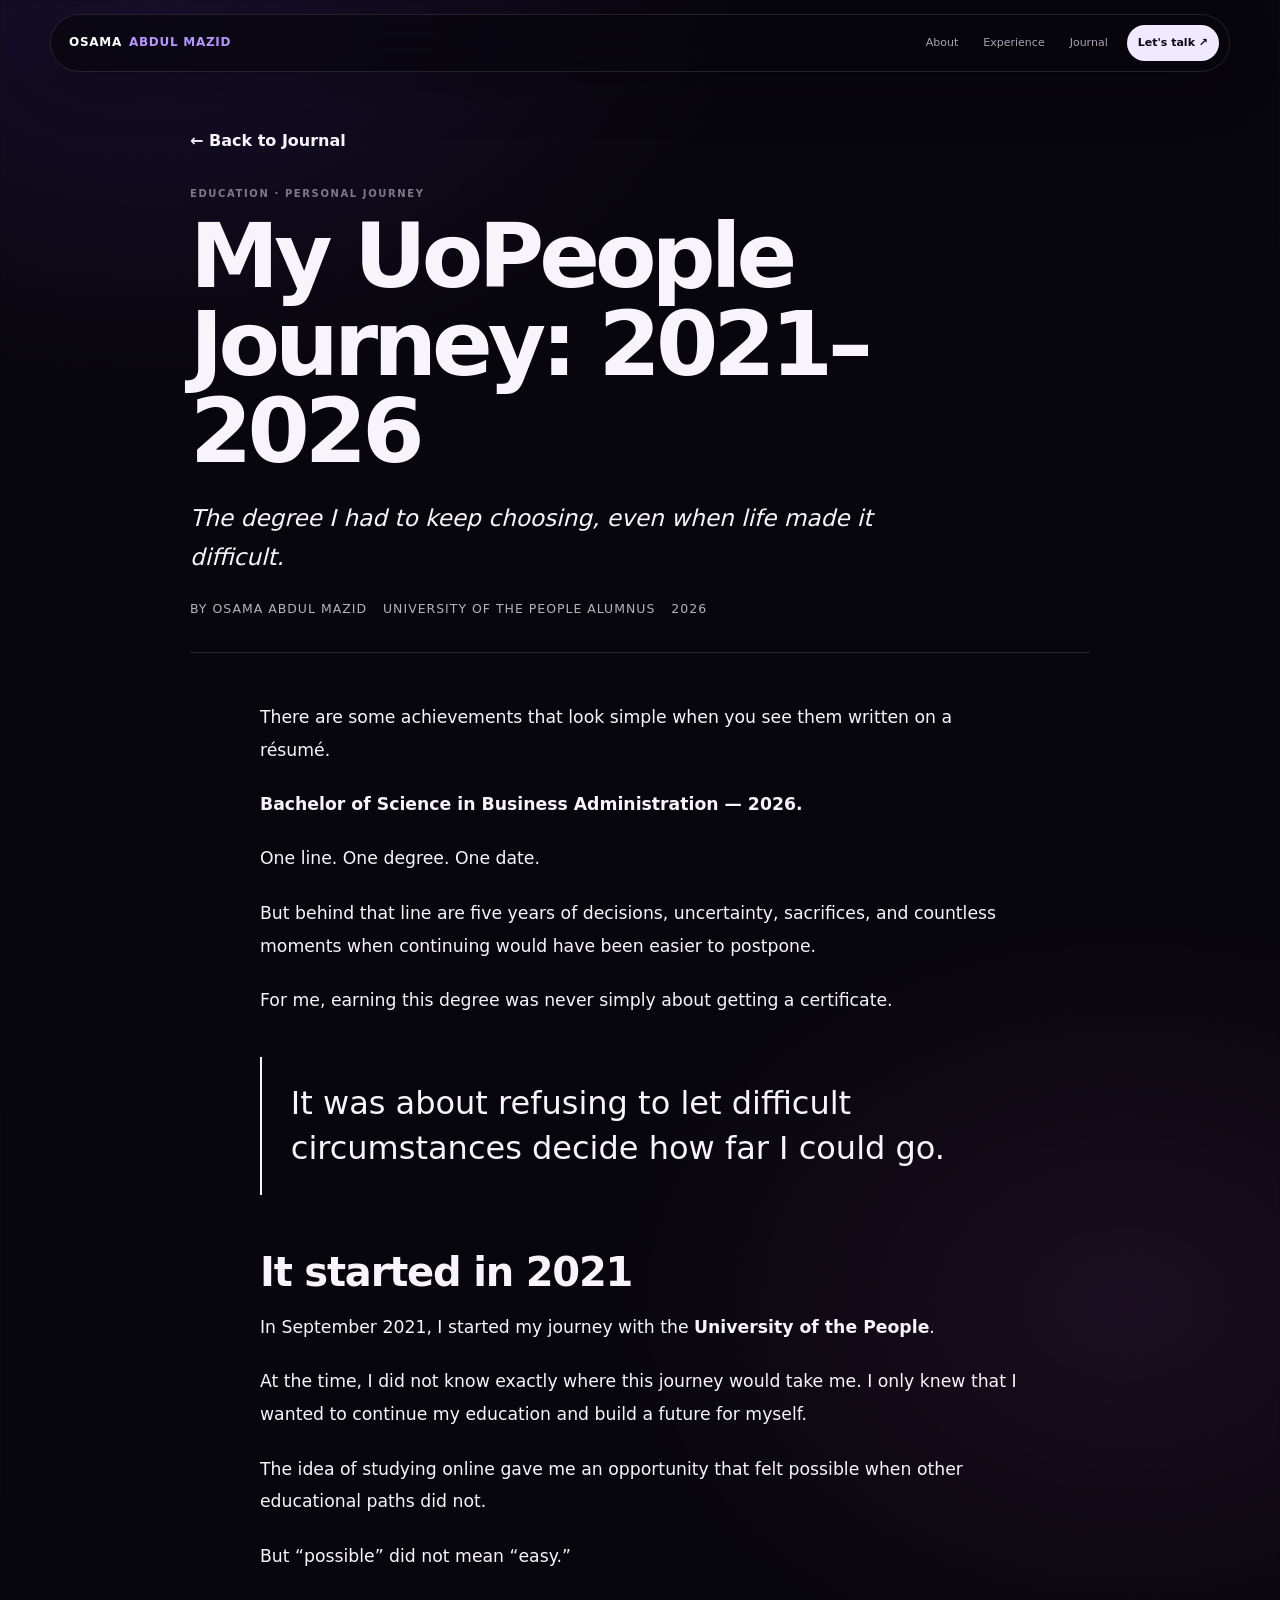
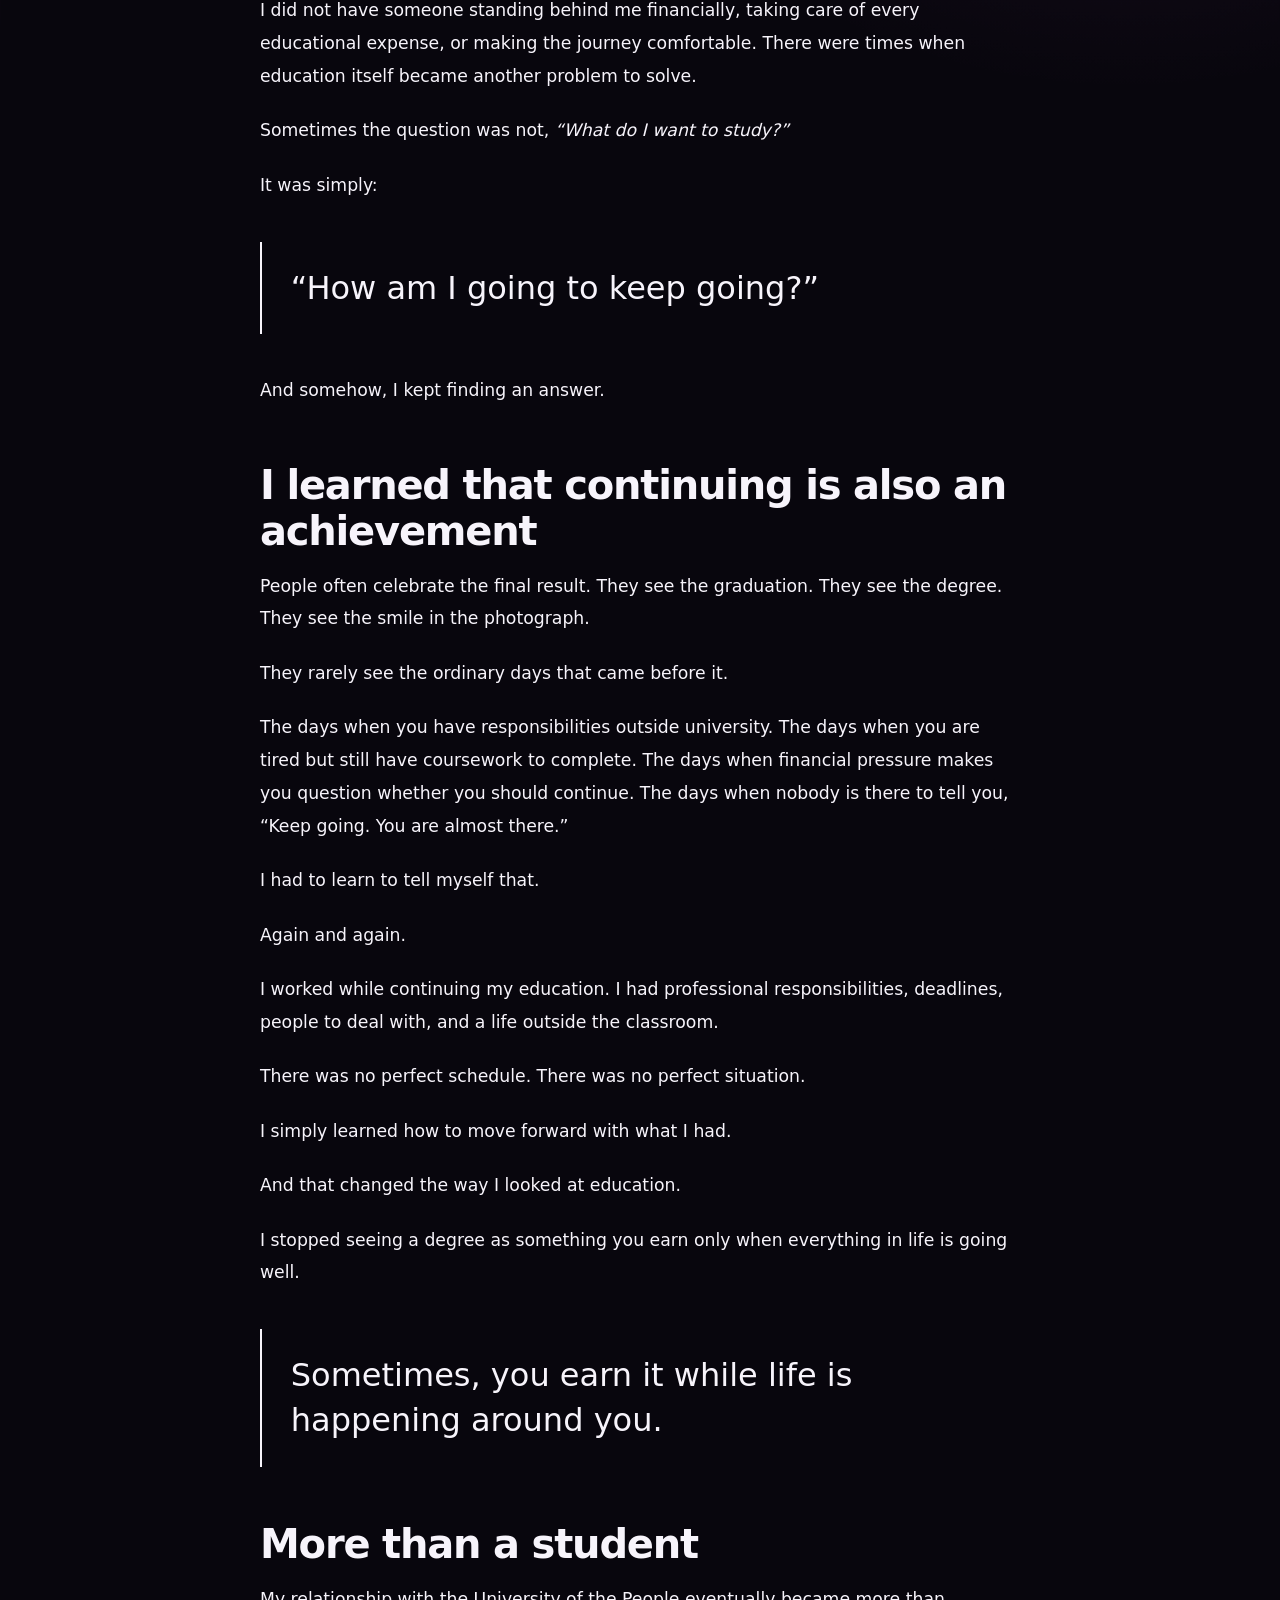
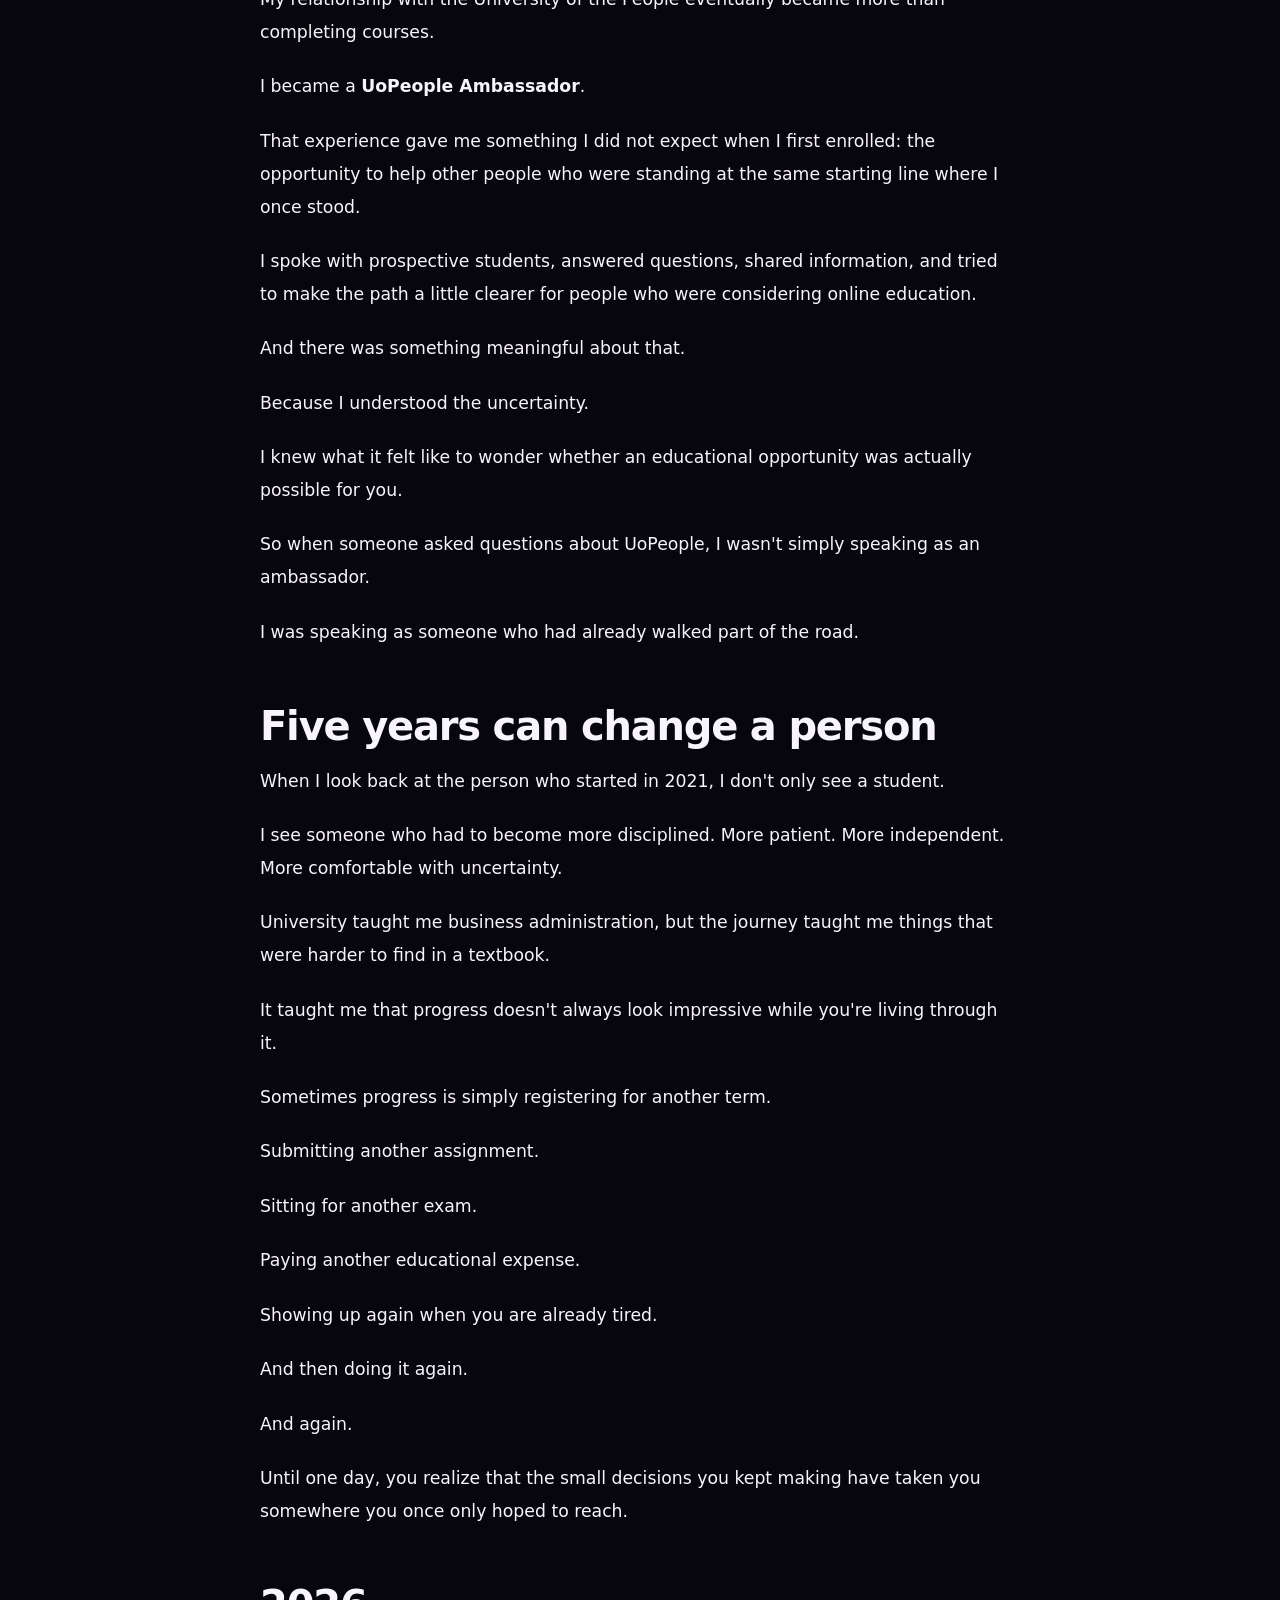
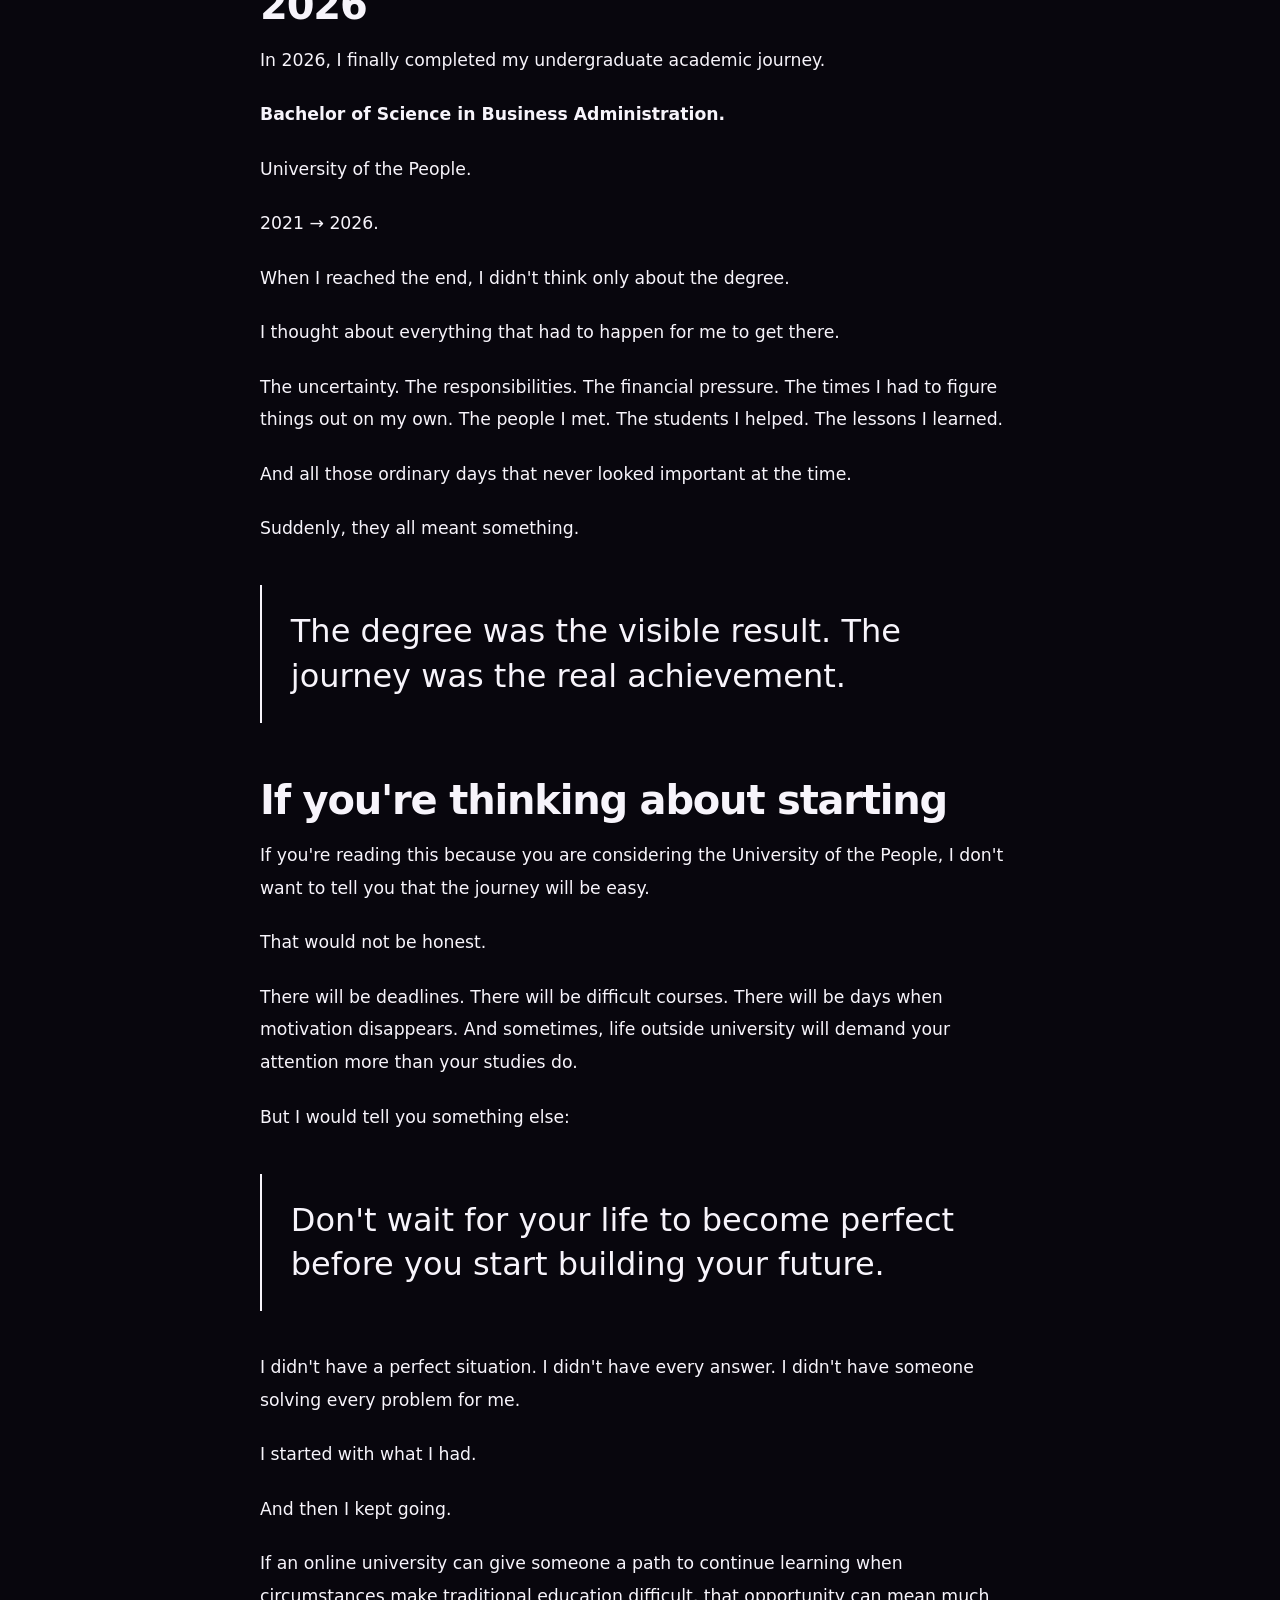
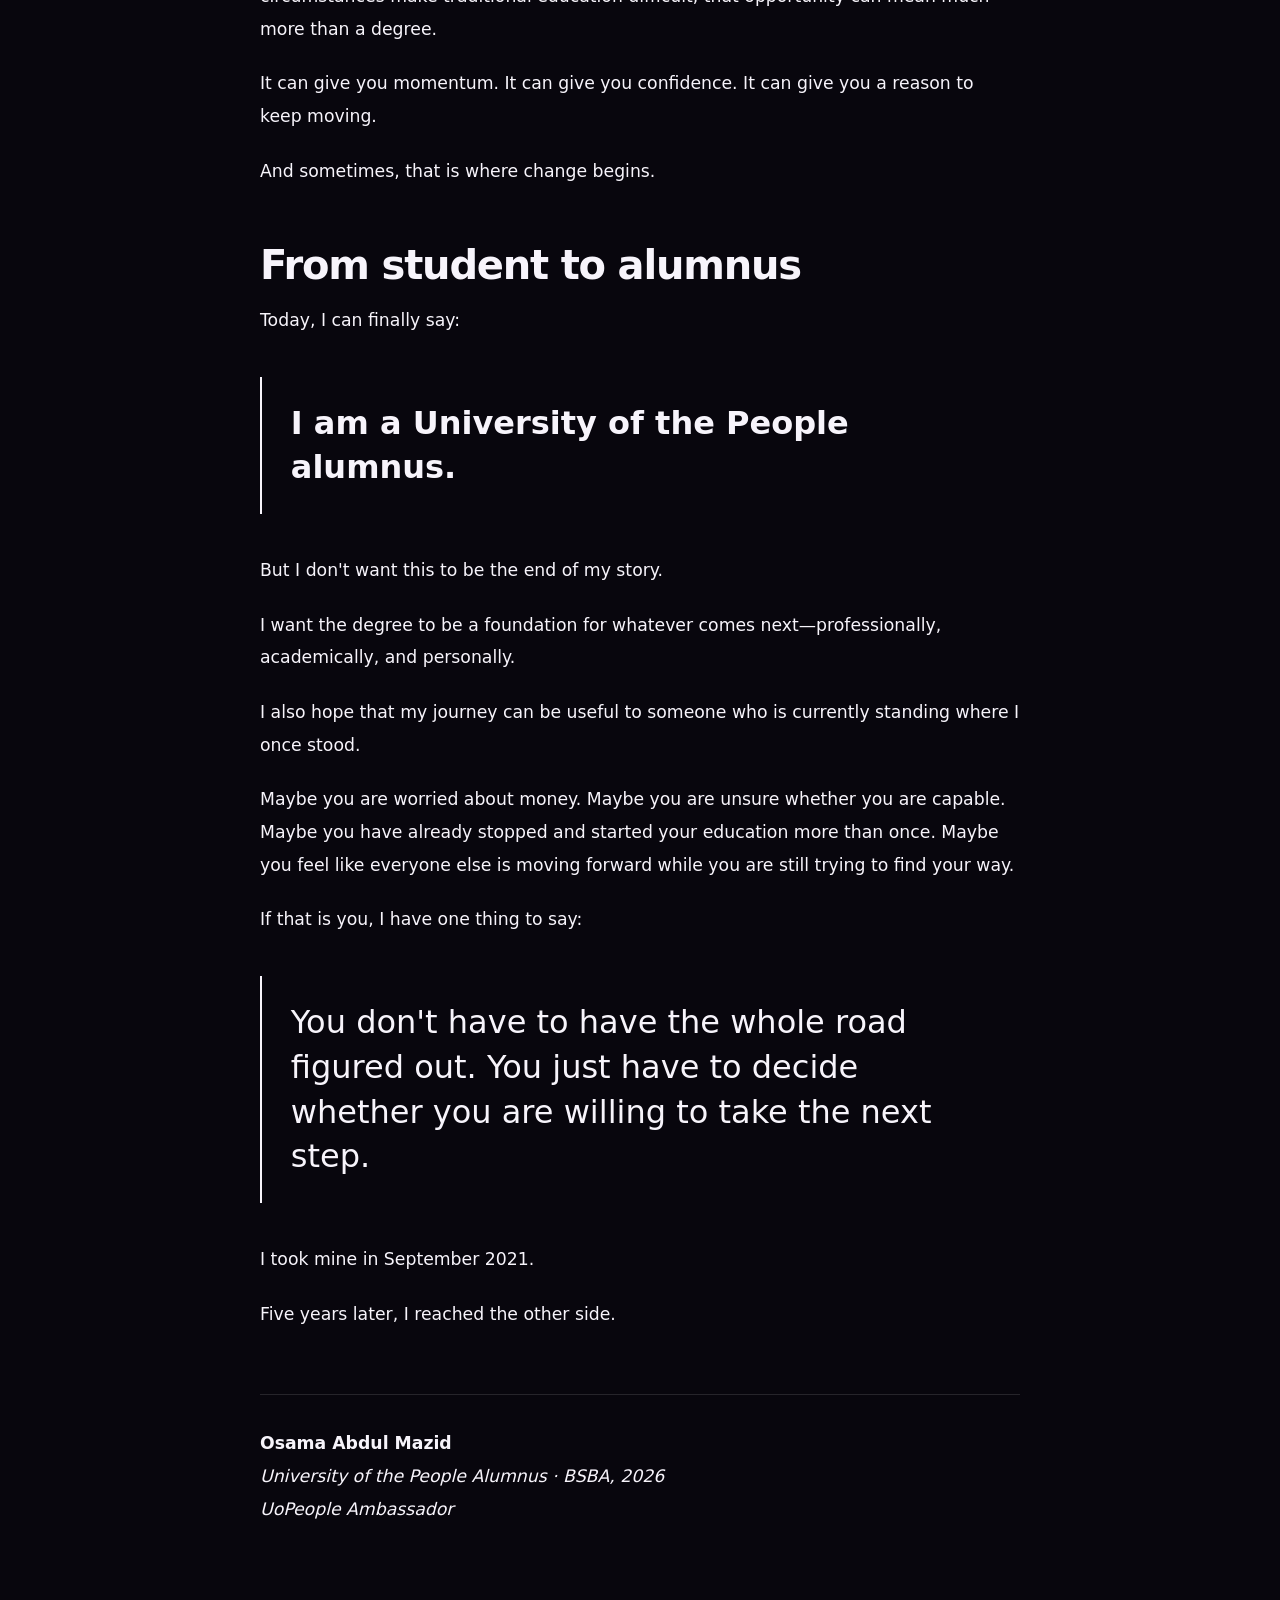
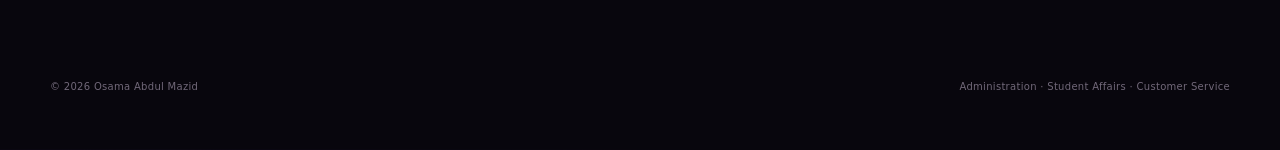
==== my-uopeople-journey-2021-2026.html @ 137cc5ba "Add files via upload" ====
<!doctype html>
<html lang="en">
<head>
  <meta charset="utf-8">
  <meta name="viewport" content="width=device-width, initial-scale=1">
  <meta name="theme-color" content="#08060d">
  <meta name="description" content="Osama Abdul Mazid reflects on his 2021–2026 University of the People journey, the challenges of continuing his education, serving as an Ambassador, and completing his BSBA.">
  <meta name="author" content="Osama Abdul Mazid">
  <meta name="robots" content="index, follow, max-image-preview:large">
  <meta property="og:type" content="article">
  <meta property="og:title" content="My UoPeople Journey: 2021–2026 — Osama Abdul Mazid">
  <meta property="og:description" content="The degree I had to keep choosing, even when life made it difficult.">
  <meta property="og:image" content="https://osamaabdulmazid.github.io/profile.jpeg">
  <meta property="og:url" content="https://osamaabdulmazid.github.io/journal/my-uopeople-journey-2021-2026.html">
  <link rel="canonical" href="https://osamaabdulmazid.github.io/journal/my-uopeople-journey-2021-2026.html">
  <link rel="stylesheet" href="../../styles.css">
  <title>My UoPeople Journey: 2021–2026 — Osama Abdul Mazid</title>

  <script type="application/ld+json">
  {
    "@context":"https://schema.org",
    "@type":"Article",
    "@id":"https://osamaabdulmazid.github.io/journal/my-uopeople-journey-2021-2026.html#article",
    "headline":"My UoPeople Journey: 2021–2026",
    "description":"The degree I had to keep choosing, even when life made it difficult.",
    "image":"https://osamaabdulmazid.github.io/profile.jpeg",
    "datePublished":"2026-09-02",
    "dateModified":"2026-09-02T00:00:00+06:00",
    "author":{
      "@type":"Person",
      "@id":"https://osamaabdulmazid.github.io/#person",
      "name":"Osama Abdul Mazid",
      "url":"https://osamaabdulmazid.github.io/"
    },
    "publisher":{
      "@type":"Person",
      "name":"Osama Abdul Mazid",
      "url":"https://osamaabdulmazid.github.io/"
    },
    "mainEntityOfPage":{
      "@type":"WebPage",
      "@id":"https://osamaabdulmazid.github.io/journal/my-uopeople-journey-2021-2026.html"
    },
    "about":{
      "@type":"CollegeOrUniversity",
      "name":"University of the People",
      "url":"https://www.uopeople.edu/"
    }
  }
  </script>
  <style>
    .article-wrap{max-width:900px;margin:0 auto;padding-top:clamp(5rem,10vw,9rem);padding-bottom:6rem}
    .article-top{border-bottom:1px solid rgba(255,255,255,.12);padding-bottom:2rem;margin-bottom:3rem}
    .article-top h1{font-size:clamp(2.8rem,7vw,6.2rem);line-height:.98;letter-spacing:-.055em;margin:.6rem 0 1.2rem}
    .article-dek{font-size:clamp(1.1rem,2vw,1.45rem);line-height:1.65;max-width:760px}
    .article-meta{display:flex;gap:1rem;flex-wrap:wrap;margin-top:1.4rem;font-size:.78rem;letter-spacing:.08em;text-transform:uppercase;opacity:.72}
    .article-body{max-width:760px;margin:0 auto;font-size:1.08rem;line-height:1.9}
    .article-body h2{font-size:clamp(1.7rem,4vw,2.5rem);line-height:1.15;margin:3.4rem 0 1rem;letter-spacing:-.03em}
    .article-body p{margin:0 0 1.35rem}
    .article-body blockquote{margin:2.5rem 0;padding:1.5rem 1.5rem 1.5rem 1.8rem;border-left:2px solid currentColor;font-size:clamp(1.3rem,3vw,2rem);line-height:1.4}
    .article-end{margin-top:4rem;padding-top:2rem;border-top:1px solid rgba(255,255,255,.12)}
    .back-link{display:inline-flex;margin-bottom:2rem}
  </style>
</head>
<body>
  <header class="site-header" id="top">
    <nav class="nav container" aria-label="Article navigation">
      <a class="brand" href="../../" aria-label="Osama Abdul Mazid home"><span>OSAMA</span><b>ABDUL MAZID</b></a>
      <div class="navlinks">
        <a href="../../#about">About</a>
        <a href="../../#experience">Experience</a>
        <a href="../../#journal">Journal</a>
        <a class="nav-cta" href="../../#contact">Let's talk <span>↗</span></a>
      </div>
    </nav>
  </header>

  <main>
    <article class="article-wrap">
      <a class="text-link back-link" href="../../#journal">← Back to Journal</a>

      <header class="article-top">
        <p class="eyebrow-small">EDUCATION · PERSONAL JOURNEY</p>
        <h1>My UoPeople Journey: 2021–2026</h1>
        <p class="article-dek"><em>The degree I had to keep choosing, even when life made it difficult.</em></p>
        <div class="article-meta">
          <span>By Osama Abdul Mazid</span>
          <span>University of the People Alumnus</span>
          <span>2026</span>
        </div>
      </header>

      <div class="article-body">
        <p>There are some achievements that look simple when you see them written on a résumé.</p>

        <p><strong>Bachelor of Science in Business Administration — 2026.</strong></p>

        <p>One line. One degree. One date.</p>

        <p>But behind that line are five years of decisions, uncertainty, sacrifices, and countless moments when continuing would have been easier to postpone.</p>

        <p>For me, earning this degree was never simply about getting a certificate.</p>

        <blockquote>It was about refusing to let difficult circumstances decide how far I could go.</blockquote>

        <h2>It started in 2021</h2>

        <p>In September 2021, I started my journey with the <a class="text-link" href="https://www.uopeople.edu/" target="_blank" rel="noopener noreferrer">University of the People</a>.</p>

        <p>At the time, I did not know exactly where this journey would take me. I only knew that I wanted to continue my education and build a future for myself.</p>

        <p>The idea of studying online gave me an opportunity that felt possible when other educational paths did not.</p>

        <p>But “possible” did not mean “easy.”</p>

        <p>I did not have someone standing behind me financially, taking care of every educational expense, or making the journey comfortable. There were times when education itself became another problem to solve.</p>

        <p>Sometimes the question was not, <em>“What do I want to study?”</em></p>

        <p>It was simply:</p>

        <blockquote>“How am I going to keep going?”</blockquote>

        <p>And somehow, I kept finding an answer.</p>

        <h2>I learned that continuing is also an achievement</h2>

        <p>People often celebrate the final result. They see the graduation. They see the degree. They see the smile in the photograph.</p>

        <p>They rarely see the ordinary days that came before it.</p>

        <p>The days when you have responsibilities outside university. The days when you are tired but still have coursework to complete. The days when financial pressure makes you question whether you should continue. The days when nobody is there to tell you, “Keep going. You are almost there.”</p>

        <p>I had to learn to tell myself that.</p>

        <p>Again and again.</p>

        <p>I worked while continuing my education. I had professional responsibilities, deadlines, people to deal with, and a life outside the classroom.</p>

        <p>There was no perfect schedule. There was no perfect situation.</p>

        <p>I simply learned how to move forward with what I had.</p>

        <p>And that changed the way I looked at education.</p>

        <p>I stopped seeing a degree as something you earn only when everything in life is going well.</p>

        <blockquote>Sometimes, you earn it while life is happening around you.</blockquote>

        <h2>More than a student</h2>

        <p>My relationship with the University of the People eventually became more than completing courses.</p>

        <p>I became a <strong>UoPeople Ambassador</strong>.</p>

        <p>That experience gave me something I did not expect when I first enrolled: the opportunity to help other people who were standing at the same starting line where I once stood.</p>

        <p>I spoke with prospective students, answered questions, shared information, and tried to make the path a little clearer for people who were considering online education.</p>

        <p>And there was something meaningful about that.</p>

        <p>Because I understood the uncertainty.</p>

        <p>I knew what it felt like to wonder whether an educational opportunity was actually possible for you.</p>

        <p>So when someone asked questions about UoPeople, I wasn't simply speaking as an ambassador.</p>

        <p>I was speaking as someone who had already walked part of the road.</p>

        <h2>Five years can change a person</h2>

        <p>When I look back at the person who started in 2021, I don't only see a student.</p>

        <p>I see someone who had to become more disciplined. More patient. More independent. More comfortable with uncertainty.</p>

        <p>University taught me business administration, but the journey taught me things that were harder to find in a textbook.</p>

        <p>It taught me that progress doesn't always look impressive while you're living through it.</p>

        <p>Sometimes progress is simply registering for another term.</p>

        <p>Submitting another assignment.</p>

        <p>Sitting for another exam.</p>

        <p>Paying another educational expense.</p>

        <p>Showing up again when you are already tired.</p>

        <p>And then doing it again.</p>

        <p>And again.</p>

        <p>Until one day, you realize that the small decisions you kept making have taken you somewhere you once only hoped to reach.</p>

        <h2>2026</h2>

        <p>In 2026, I finally completed my undergraduate academic journey.</p>

        <p><strong>Bachelor of Science in Business Administration.</strong></p>

        <p>University of the People.</p>

        <p>2021 → 2026.</p>

        <p>When I reached the end, I didn't think only about the degree.</p>

        <p>I thought about everything that had to happen for me to get there.</p>

        <p>The uncertainty. The responsibilities. The financial pressure. The times I had to figure things out on my own. The people I met. The students I helped. The lessons I learned.</p>

        <p>And all those ordinary days that never looked important at the time.</p>

        <p>Suddenly, they all meant something.</p>

        <blockquote>The degree was the visible result. The journey was the real achievement.</blockquote>

        <h2>If you're thinking about starting</h2>

        <p>If you're reading this because you are considering the University of the People, I don't want to tell you that the journey will be easy.</p>

        <p>That would not be honest.</p>

        <p>There will be deadlines. There will be difficult courses. There will be days when motivation disappears. And sometimes, life outside university will demand your attention more than your studies do.</p>

        <p>But I would tell you something else:</p>

        <blockquote>Don't wait for your life to become perfect before you start building your future.</blockquote>

        <p>I didn't have a perfect situation. I didn't have every answer. I didn't have someone solving every problem for me.</p>

        <p>I started with what I had.</p>

        <p>And then I kept going.</p>

        <p>If an online university can give someone a path to continue learning when circumstances make traditional education difficult, that opportunity can mean much more than a degree.</p>

        <p>It can give you momentum. It can give you confidence. It can give you a reason to keep moving.</p>

        <p>And sometimes, that is where change begins.</p>

        <h2>From student to alumnus</h2>

        <p>Today, I can finally say:</p>

        <blockquote><strong>I am a University of the People alumnus.</strong></blockquote>

        <p>But I don't want this to be the end of my story.</p>

        <p>I want the degree to be a foundation for whatever comes next—professionally, academically, and personally.</p>

        <p>I also hope that my journey can be useful to someone who is currently standing where I once stood.</p>

        <p>Maybe you are worried about money. Maybe you are unsure whether you are capable. Maybe you have already stopped and started your education more than once. Maybe you feel like everyone else is moving forward while you are still trying to find your way.</p>

        <p>If that is you, I have one thing to say:</p>

        <blockquote>You don't have to have the whole road figured out. You just have to decide whether you are willing to take the next step.</blockquote>

        <p>I took mine in September 2021.</p>

        <p>Five years later, I reached the other side.</p>

        <div class="article-end">
          <p><strong>Osama Abdul Mazid</strong><br>
          <em>University of the People Alumnus · BSBA, 2026<br>
          UoPeople Ambassador</em></p>
        </div>
      </div>
    </article>
  </main>

  <footer class="footer container">
    <span>© <span id="year"></span> Osama Abdul Mazid</span>
    <span>Administration · Student Affairs · Customer Service</span>
  </footer>
  <script src="../../script.js" defer></script>
</body>
</html>
---- styles.css ----
*{box-sizing:border-box}
:root{
  --bg:#08060d;--bg-soft:#0d0a14;--panel:rgba(255,255,255,.045);--panel-strong:rgba(255,255,255,.07);
  --text:#f7f4fb;--muted:#aaa2b4;--subtle:#777080;--line:rgba(255,255,255,.105);
  --violet:#a879ff;--pink:#f29bff;--cyan:#83e8ff;--max:1180px;--radius:24px;
  --shadow:0 24px 80px rgba(0,0,0,.38)
}
html{scroll-behavior:smooth;background:var(--bg)}
body{margin:0;background:
  radial-gradient(900px 600px at 12% 0%,rgba(125,74,255,.13),transparent 65%),
  radial-gradient(800px 600px at 88% 16%,rgba(240,113,255,.08),transparent 65%),
  var(--bg);color:var(--text);font-family:Inter,ui-sans-serif,system-ui,-apple-system,BlinkMacSystemFont,"Segoe UI",sans-serif;line-height:1.65;overflow-x:hidden}
body:has(.lightbox.is-open){overflow:hidden}
a{color:inherit;text-decoration:none}
button{font:inherit}
img{max-width:100%}
.container{width:min(var(--max),calc(100% - 48px));margin-inline:auto}
.skip-link{position:fixed;left:16px;top:-80px;background:#fff;color:#08060d;padding:10px 14px;border-radius:8px;z-index:99999}
.skip-link:focus{top:16px}
.ambient{position:fixed;border-radius:50%;pointer-events:none;filter:blur(50px);opacity:.18;z-index:-1}
.ambient-a{width:260px;height:260px;left:-150px;top:35%;background:#8d5bff}.ambient-b{width:300px;height:300px;right:-180px;top:60%;background:#e884ff}
.grain{position:fixed;inset:0;pointer-events:none;opacity:.018;z-index:100;background-image:url("data:image/svg+xml,%3Csvg viewBox='0 0 160 160' xmlns='http://www.w3.org/2000/svg'%3E%3Cfilter id='n'%3E%3CfeTurbulence type='fractalNoise' baseFrequency='.8' numOctaves='3' stitchTiles='stitch'/%3E%3C/filter%3E%3Crect width='100%25' height='100%25' filter='url(%23n)' opacity='.35'/%3E%3C/svg%3E")}

.site-header{position:fixed;top:14px;left:0;right:0;z-index:100}
.nav{min-height:58px;padding:8px 10px 8px 18px;border:1px solid var(--line);background:rgba(8,6,13,.72);backdrop-filter:blur(22px);-webkit-backdrop-filter:blur(22px);border-radius:999px;display:flex;align-items:center;justify-content:space-between;box-shadow:0 15px 50px rgba(0,0,0,.25)}
.brand{display:flex;align-items:center;gap:7px;font-size:12px;letter-spacing:.06em}.brand span{color:#fff;font-weight:700}.brand b{color:#b795ff;font-weight:600}
.navlinks{display:flex;align-items:center;gap:3px}.navlinks>a{font-size:11px;color:#aaa2b4;padding:9px 11px;border-radius:999px;transition:.25s ease}.navlinks>a:hover{color:#fff;background:rgba(255,255,255,.07)}
.navlinks .nav-cta{color:#0b0710;background:#f1e9ff;font-weight:700;margin-left:5px}.navlinks .nav-cta:hover{background:#fff;color:#0b0710}
.menu{display:none;width:42px;height:42px;border:0;background:transparent;color:#fff;padding:9px;cursor:pointer}.menu span{display:block;height:1px;background:#fff;margin:6px 0;transition:.2s}

.section{padding:132px 0}.section-dark{background:linear-gradient(180deg,rgba(255,255,255,.012),rgba(255,255,255,.025),rgba(255,255,255,.012));border-block:1px solid rgba(255,255,255,.035)}
.hero{min-height:100svh;padding-top:150px;display:flex;align-items:center}.hero-grid{display:grid;grid-template-columns:1.1fr .9fr;gap:70px;align-items:center}
.eyebrow,.eyebrow-small,.hero-kicker,.section-number,.timeline-date,.mini-label{font-size:10px;letter-spacing:.16em;font-weight:700}
.eyebrow{display:inline-flex;align-items:center;gap:9px;color:#b8afc3}.status-dot{width:7px;height:7px;border-radius:50%;background:var(--cyan);box-shadow:0 0 18px rgba(131,232,255,.9)}
.hero-kicker{color:#685f71;margin:24px 0 10px}.hero h1{font-size:clamp(62px,8.4vw,108px);line-height:.88;letter-spacing:-.075em;margin:0;max-width:800px;font-weight:750}.hero h1 em,.contact-card h2 em{font-style:normal;background:linear-gradient(105deg,#fff,#c7a6ff 52%,#f19bff);-webkit-background-clip:text;background-clip:text;color:transparent}
.hero-lead{font-size:clamp(21px,2.2vw,29px);line-height:1.25;letter-spacing:-.025em;color:#eee9f3;max-width:650px;margin:28px 0 12px}.hero-summary{color:var(--muted);max-width:680px;font-size:15px}
.hero-actions{display:flex;flex-wrap:wrap;gap:10px;margin-top:30px}.button{display:inline-flex;align-items:center;gap:9px;border:1px solid var(--line);border-radius:13px;padding:12px 16px;font-size:12px;font-weight:700;transition:transform .2s ease,border-color .2s ease,background .2s ease}.button:hover{transform:translateY(-2px);border-color:rgba(255,255,255,.25)}.button-primary{border-color:transparent;background:linear-gradient(135deg,#9061ff,#c56eff);box-shadow:0 12px 38px rgba(143,91,255,.22)}.button-quiet{background:rgba(255,255,255,.025)}
.hero-meta{display:flex;gap:22px;flex-wrap:wrap;margin-top:30px;color:#777080;font-size:11px}.hero-meta i{color:var(--cyan);font-style:normal;font-size:8px}

.hero-visual{position:relative;min-height:610px;display:grid;place-items:center}.portrait-frame{width:min(430px,82vw);aspect-ratio:4/5;position:relative;padding:10px;border-radius:40px;background:linear-gradient(145deg,rgba(255,255,255,.18),rgba(255,255,255,.025));border:1px solid rgba(255,255,255,.13);box-shadow:var(--shadow);transform:rotate(2deg)}.portrait-frame img{width:100%;height:100%;object-fit:cover;border-radius:31px;display:block;filter:saturate(.9) contrast(1.03)}.portrait-ring{position:absolute;inset:-18px;border:1px solid rgba(184,148,255,.16);border-radius:48px;transform:rotate(-5deg);pointer-events:none}.portrait-label{position:absolute;left:28px;bottom:28px;padding:10px 13px;border:1px solid rgba(255,255,255,.14);background:rgba(8,6,13,.78);backdrop-filter:blur(16px);border-radius:12px;font-size:9px;letter-spacing:.1em}.portrait-label b{color:#a878ff;margin:0 5px}
.floating-card{position:absolute;padding:14px 16px;border:1px solid var(--line);background:rgba(12,9,18,.82);backdrop-filter:blur(18px);border-radius:15px;box-shadow:var(--shadow)}.floating-card-one{left:0;bottom:80px}.floating-card-two{right:0;top:105px}.floating-card strong{display:block;font-size:13px;margin-top:3px}.mini-label{color:#756d7e}

.ticker{overflow:hidden;border-block:1px solid var(--line);padding:17px 0;white-space:nowrap}.ticker-track{display:inline-flex;gap:28px;min-width:max-content;animation:ticker 30s linear infinite;color:#7e7687;font-size:10px;letter-spacing:.16em;font-weight:700}.ticker b{color:#b07dff}@keyframes ticker{to{transform:translateX(-50%)}}

.section-heading{display:grid;grid-template-columns:.36fr 1fr;gap:34px;margin-bottom:58px}.section-number{color:#776e80;padding-top:7px}.eyebrow-small{color:#81778a;margin:0 0 10px}h2{font-size:clamp(42px,5.6vw,74px);line-height:.96;letter-spacing:-.06em;margin:0;font-weight:700}.section-intro{color:var(--muted);max-width:720px;margin:18px 0 0;font-size:16px}
.glass{background:linear-gradient(145deg,rgba(255,255,255,.065),rgba(255,255,255,.022));border:1px solid var(--line);border-radius:var(--radius);box-shadow:var(--shadow)}
.about-layout{display:grid;grid-template-columns:1.25fr .75fr;gap:18px}.about-main{padding:38px}.about-main p{color:#a9a0b2;margin:0 0 17px}.about-main .large-copy{font-size:22px;line-height:1.5;color:#e5dfe9;letter-spacing:-.02em}.about-main strong{color:#fff}.tag-list,.skill-tags{display:flex;flex-wrap:wrap;gap:8px;margin-top:24px}.tag-list span{padding:8px 10px;border:1px solid var(--line);border-radius:999px;color:#bcb2c7;font-size:10px;background:rgba(255,255,255,.025)}
.stats-panel{display:grid;grid-template-columns:1fr 1fr;gap:12px}.stat-card{padding:25px;min-height:155px;display:flex;flex-direction:column;justify-content:flex-end}.stat-card strong{font-size:44px;line-height:1;letter-spacing:-.05em}.stat-card strong span{color:#b084ff}.stat-card small{color:#81788b;font-size:11px;margin-top:10px}

.timeline{position:relative;margin-left:20px}.timeline:before{content:"";position:absolute;left:17px;top:0;bottom:0;width:1px;background:linear-gradient(#9e6bff,rgba(255,255,255,.04))}.timeline-item{position:relative;padding:0 0 72px 68px;max-width:940px}.timeline-marker{position:absolute;left:0;top:0;width:35px;height:35px;border-radius:50%;display:grid;place-items:center;border:1px solid rgba(181,135,255,.55);background:#0b0811;color:#ae7dff;font-size:9px;font-weight:700}.timeline-date{color:#8d8297}.timeline-item h3{font-size:27px;line-height:1.15;letter-spacing:-.03em;margin:9px 0 3px}.org{color:#ad84ff;font-size:13px}.role-summary{color:#e0d8e5;font-weight:600;margin-top:20px}.timeline-item ul{color:#9f96a8;padding-left:18px;margin-top:13px}.timeline-item li{margin:7px 0}.timeline-item li strong{color:#d5baff}

.work-grid{display:grid;grid-template-columns:1fr 1fr;gap:16px}.work-card{padding:30px;position:relative;overflow:hidden;min-height:290px}.work-card:after{content:"";position:absolute;width:160px;height:160px;border-radius:50%;right:-100px;bottom:-100px;background:rgba(158,101,255,.13);filter:blur(15px)}.work-no{font-size:10px;letter-spacing:.16em;color:#a476ff}.work-card h3{font-size:25px;line-height:1.12;letter-spacing:-.03em;margin:28px 0 12px}.work-card p{color:#a59cad;font-size:13px;line-height:1.75;max-width:650px}

.skills-grid{display:grid;grid-template-columns:repeat(3,1fr);gap:14px}.skill-block{padding:28px;border:1px solid var(--line);border-radius:22px;background:rgba(255,255,255,.025)}.skill-block>span{font-size:10px;color:#a476ff;letter-spacing:.15em}.skill-block h3{font-size:21px;margin:25px 0 0}.skill-tags b{font-size:10px;font-weight:500;color:#bdb4c7;padding:8px 10px;border:1px solid var(--line);border-radius:10px;background:rgba(255,255,255,.025)}.language-row{display:flex;align-items:center;gap:12px;flex-wrap:wrap;margin-top:35px;padding-top:25px;border-top:1px solid var(--line)}.language-row span{color:#756c7d;font-size:10px;letter-spacing:.15em;margin-right:12px}.language-row b{font-size:11px;color:#bbb2c4;font-weight:500}

.education-list{display:grid;gap:13px}.education-card{display:grid;grid-template-columns:100px 1fr;gap:25px;padding:27px}.edu-year{font-size:11px;letter-spacing:.13em;color:#a476ff}.education-card h3{font-size:22px;line-height:1.2;margin:0 0 7px}.education-card p{margin:0;color:#a98fae;font-size:13px}.education-card small{display:block;margin-top:8px;color:#8f8696}.education-card.featured{border-color:rgba(170,126,255,.27);background:linear-gradient(120deg,rgba(141,91,255,.10),rgba(255,255,255,.025))}

.credential-grid{display:grid;grid-template-columns:repeat(3,1fr);gap:13px}.credential-card{padding:25px;border:1px solid var(--line);border-radius:20px;background:rgba(255,255,255,.025);min-height:170px}.credential-card span{font-size:9px;letter-spacing:.15em;color:#9d75d9}.credential-card h3{font-size:18px;line-height:1.25;margin:24px 0 8px}.credential-card p{color:#938999;font-size:12px;margin:0}.credential-card.recognition{background:linear-gradient(135deg,rgba(165,113,255,.09),rgba(255,255,255,.025))}

.gallery{display:grid;grid-template-columns:repeat(3,1fr);gap:16px}.gallery-item{margin:0;overflow:hidden}.image-button{display:block;width:100%;border:0;padding:0;background:none;cursor:zoom-in;position:relative;overflow:hidden}.image-button img{display:block;width:100%;height:245px;object-fit:cover;transition:transform .5s ease,filter .5s ease}.image-button:hover img{transform:scale(1.035);filter:saturate(1.08)}.zoom{position:absolute;right:12px;top:12px;padding:7px 9px;background:rgba(7,5,11,.75);border:1px solid rgba(255,255,255,.14);border-radius:999px;color:#fff;font-size:9px;letter-spacing:.1em;opacity:0;transform:translateY(-4px);transition:.25s}.image-button:hover .zoom,.image-button:focus-visible .zoom{opacity:1;transform:none}.gallery-item figcaption{padding:16px 17px 18px}.gallery-item figcaption b{display:block;font-size:13px}.gallery-item figcaption span{display:block;color:#887f91;font-size:10px;margin-top:5px}.gallery-wide{grid-column:span 2}.gallery-wide .image-button img{height:330px}

.contact-section{padding-top:60px}.contact-card{border:1px solid rgba(181,132,255,.2);border-radius:30px;padding:58px;display:grid;grid-template-columns:1fr .8fr;gap:60px;background:radial-gradient(500px 300px at 20% 20%,rgba(139,87,255,.15),transparent 75%),linear-gradient(135deg,rgba(255,255,255,.055),rgba(255,255,255,.018));overflow:hidden}.contact-card h2{font-size:clamp(48px,6vw,78px)}.contact-card>div>p:last-child{color:#aaa1b3;max-width:620px}.contact-actions{display:grid;align-content:center}.contact-line{display:grid;grid-template-columns:65px 1fr 20px;gap:12px;align-items:center;padding:16px 0;border-bottom:1px solid var(--line);font-size:11px}.contact-line span{color:#776e80}.contact-line b{font-weight:500;color:#d8d0df;overflow-wrap:anywhere}.contact-line i{font-style:normal;color:#ae7eff;text-align:right}

.footer{display:flex;justify-content:space-between;gap:20px;padding:35px 0 55px;color:#716879;font-size:10px;letter-spacing:.03em}

.lightbox{position:fixed;inset:0;display:grid;place-items:center;padding:40px;background:rgba(2,1,5,.94);backdrop-filter:blur(15px);-webkit-backdrop-filter:blur(15px);opacity:0;visibility:hidden;pointer-events:none;transition:.2s;z-index:9999}.lightbox.is-open{opacity:1;visibility:visible;pointer-events:auto}.lightbox img{max-width:min(1200px,92vw);max-height:86vh;object-fit:contain;border-radius:14px;border:1px solid var(--line);box-shadow:0 30px 100px #000}.lightbox-close{position:absolute;right:25px;top:20px;width:44px;height:44px;border-radius:50%;border:1px solid var(--line);background:rgba(255,255,255,.06);color:#fff;font-size:27px;cursor:pointer}

.reveal{opacity:0;transform:translateY(20px);transition:opacity .65s ease,transform .65s ease}.reveal.is-visible{opacity:1;transform:none}
@media (prefers-reduced-motion:reduce){html{scroll-behavior:auto}.ticker-track{animation:none}.reveal{opacity:1;transform:none;transition:none}.button,.image-button img{transition:none}}
@media (max-width:980px){
  .container{width:min(var(--max),calc(100% - 32px))}
  .hero-grid{grid-template-columns:1fr;gap:40px}.hero-visual{min-height:530px}.portrait-frame{width:330px}
  .floating-card-one{left:5%}.floating-card-two{right:5%}
  .section-heading{grid-template-columns:1fr;gap:12px}.about-layout{grid-template-columns:1fr}
  .skills-grid,.credential-grid{grid-template-columns:1fr 1fr}.contact-card{grid-template-columns:1fr;gap:30px}
  .navlinks{display:none}.menu{display:block}.nav.menu-open .navlinks{display:flex;position:absolute;top:66px;left:0;right:0;flex-direction:column;align-items:stretch;padding:10px;background:rgba(8,6,13,.96);border:1px solid var(--line);border-radius:20px}.nav.menu-open .navlinks a{padding:13px}.nav.menu-open .nav-cta{margin:4px 0 0;text-align:center}
}
@media (max-width:700px){
  .section{padding:90px 0}.hero{padding-top:125px}.hero h1{font-size:clamp(54px,17vw,76px)}.hero-visual{min-height:460px}.portrait-frame{width:280px}.portrait-ring{inset:-10px}
  .floating-card{padding:11px 12px}.floating-card-one{left:0;bottom:40px}.floating-card-two{right:0;top:55px}
  .stats-panel{grid-template-columns:1fr 1fr}.stat-card{min-height:130px;padding:18px}.stat-card strong{font-size:35px}
  .timeline{margin-left:4px}.timeline-item{padding-left:52px}.timeline:before{left:15px}.timeline-marker{width:31px;height:31px;font-size:8px}
  .work-grid,.skills-grid,.credential-grid,.gallery{grid-template-columns:1fr}.gallery-wide{grid-column:span 1}.gallery-wide .image-button img{height:245px}
  .education-card{grid-template-columns:1fr;gap:8px}.contact-card{padding:32px 24px}.footer{flex-direction:column}.brand{font-size:11px}.nav{padding-left:14px}
}
@media (max-width:430px){.container{width:calc(100% - 24px)}.hero-actions .button{width:100%;justify-content:center}.hero-meta{flex-direction:column;gap:7px}.about-main{padding:25px}.gallery-item img{height:230px}}

/* 10x personal-brand additions */
.alumni-banner{
  margin-top:1.25rem;
  padding:1.5rem 1.6rem;
  display:grid;
  grid-template-columns:1.05fr 1.5fr auto;
  gap:1.5rem;
  align-items:center;
  border-color:rgba(194,145,255,.22);
  background:linear-gradient(135deg,rgba(141,83,255,.12),rgba(255,255,255,.025));
}
.alumni-banner h3{margin:.45rem 0 0;font-size:1.35rem;line-height:1.15;max-width:28rem}
.alumni-banner p{margin:0;color:var(--muted);line-height:1.7;font-size:.95rem}
.text-link{color:var(--text);font-weight:700;white-space:nowrap;text-decoration:none}
.text-link:hover{text-decoration:underline;text-underline-offset:4px}

.journey-grid{display:grid;grid-template-columns:repeat(5,1fr);gap:.9rem}
.journey-card{padding:1.35rem;min-height:230px;position:relative;overflow:hidden}
.journey-card::after{content:"";position:absolute;inset:auto -20% -45% auto;width:150px;height:150px;border-radius:50%;background:radial-gradient(circle,rgba(183,119,255,.16),transparent 68%);pointer-events:none}
.journey-card span{display:inline-block;font-size:.72rem;letter-spacing:.16em;font-weight:800;color:var(--violet);margin-bottom:2.5rem}
.journey-card h3{font-size:1.05rem;line-height:1.25;margin:0 0 .65rem}
.journey-card p{color:var(--muted);font-size:.9rem;line-height:1.65;margin:0}
.journey-card.featured{border-color:rgba(194,145,255,.28);background:linear-gradient(160deg,rgba(156,91,255,.13),rgba(255,255,255,.025))}

.presence-grid{display:grid;grid-template-columns:repeat(2,1fr);gap:1rem}
.presence-card{display:block;padding:1.5rem;text-decoration:none;color:inherit;min-height:205px;position:relative;overflow:hidden;transition:transform .25s ease,border-color .25s ease,background .25s ease}
.presence-card:hover{transform:translateY(-5px);border-color:rgba(196,151,255,.4);background:rgba(255,255,255,.045)}
.presence-card span{font-size:.68rem;letter-spacing:.16em;color:var(--violet);font-weight:800}
.presence-card h3{font-size:1.35rem;margin:.55rem 0 .6rem}
.presence-card p{color:var(--muted);line-height:1.65;max-width:34rem;margin:0 0 1.1rem}
.presence-card b{font-size:.85rem}

@media (max-width:1100px){
  .journey-grid{grid-template-columns:repeat(3,1fr)}
  .alumni-banner{grid-template-columns:1fr 1fr}
  .alumni-banner .text-link{grid-column:1/-1}
}
@media (max-width:720px){
  .alumni-banner,.presence-grid{grid-template-columns:1fr}
  .alumni-banner .text-link{grid-column:auto}
  .journey-grid{grid-template-columns:1fr}
  .journey-card{min-height:0}
  .journey-card span{margin-bottom:1.25rem}
}
.org-link{color:inherit;text-decoration:none;border-bottom:1px solid rgba(194,145,255,.28);transition:color .2s ease,border-color .2s ease}
.org-link:hover{color:var(--text);border-color:var(--violet)}
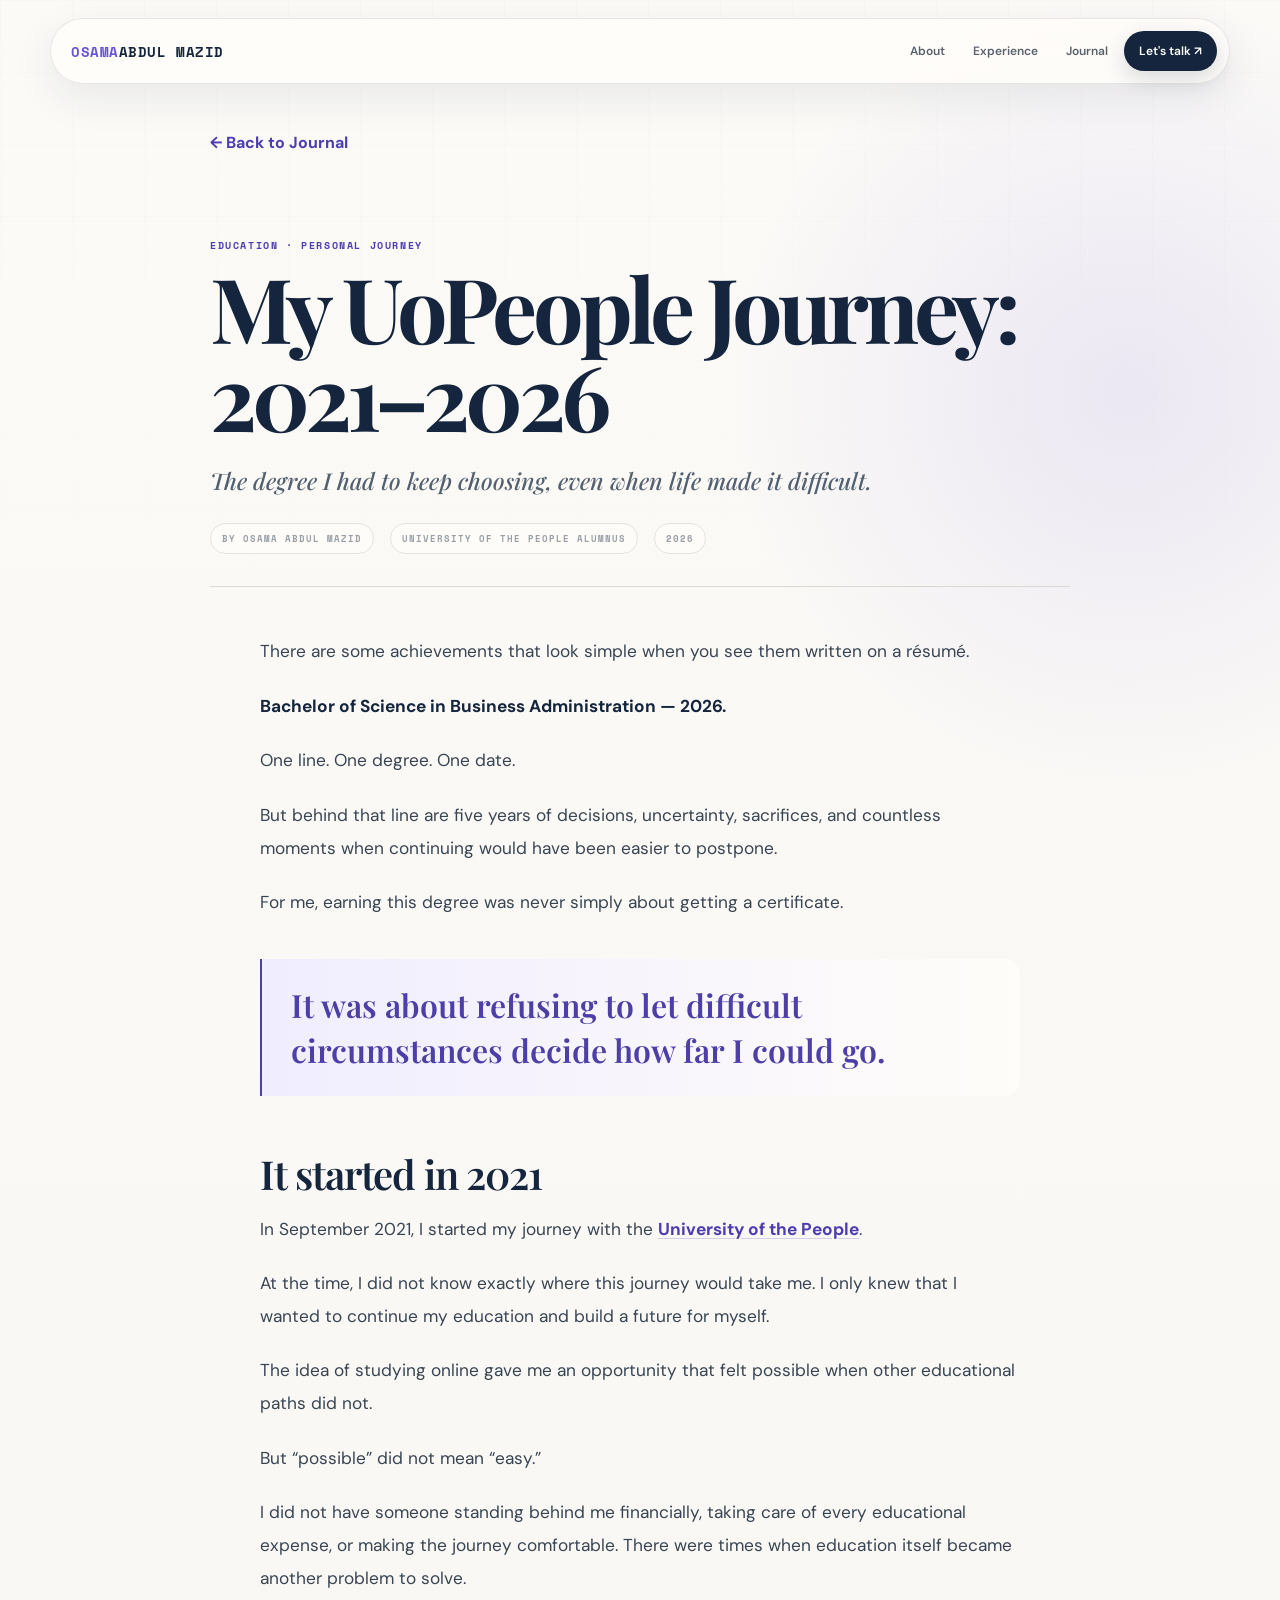
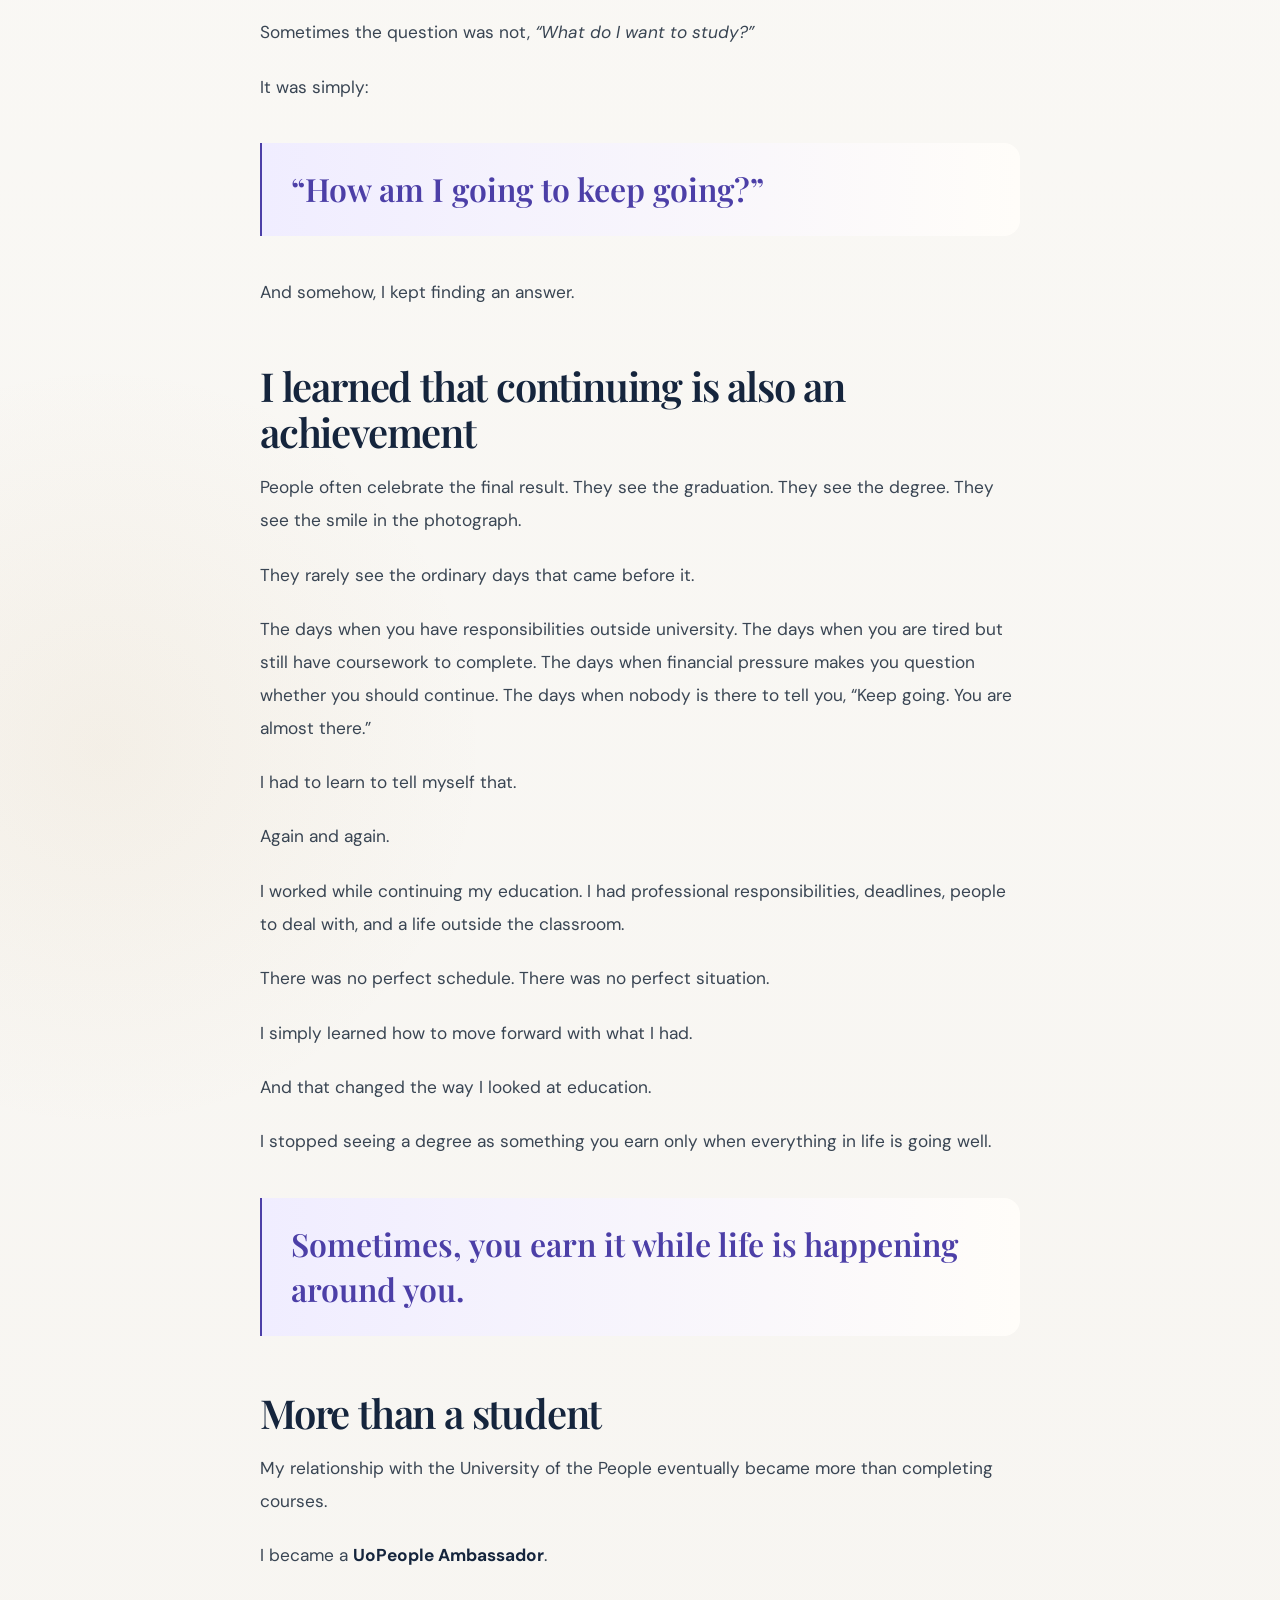
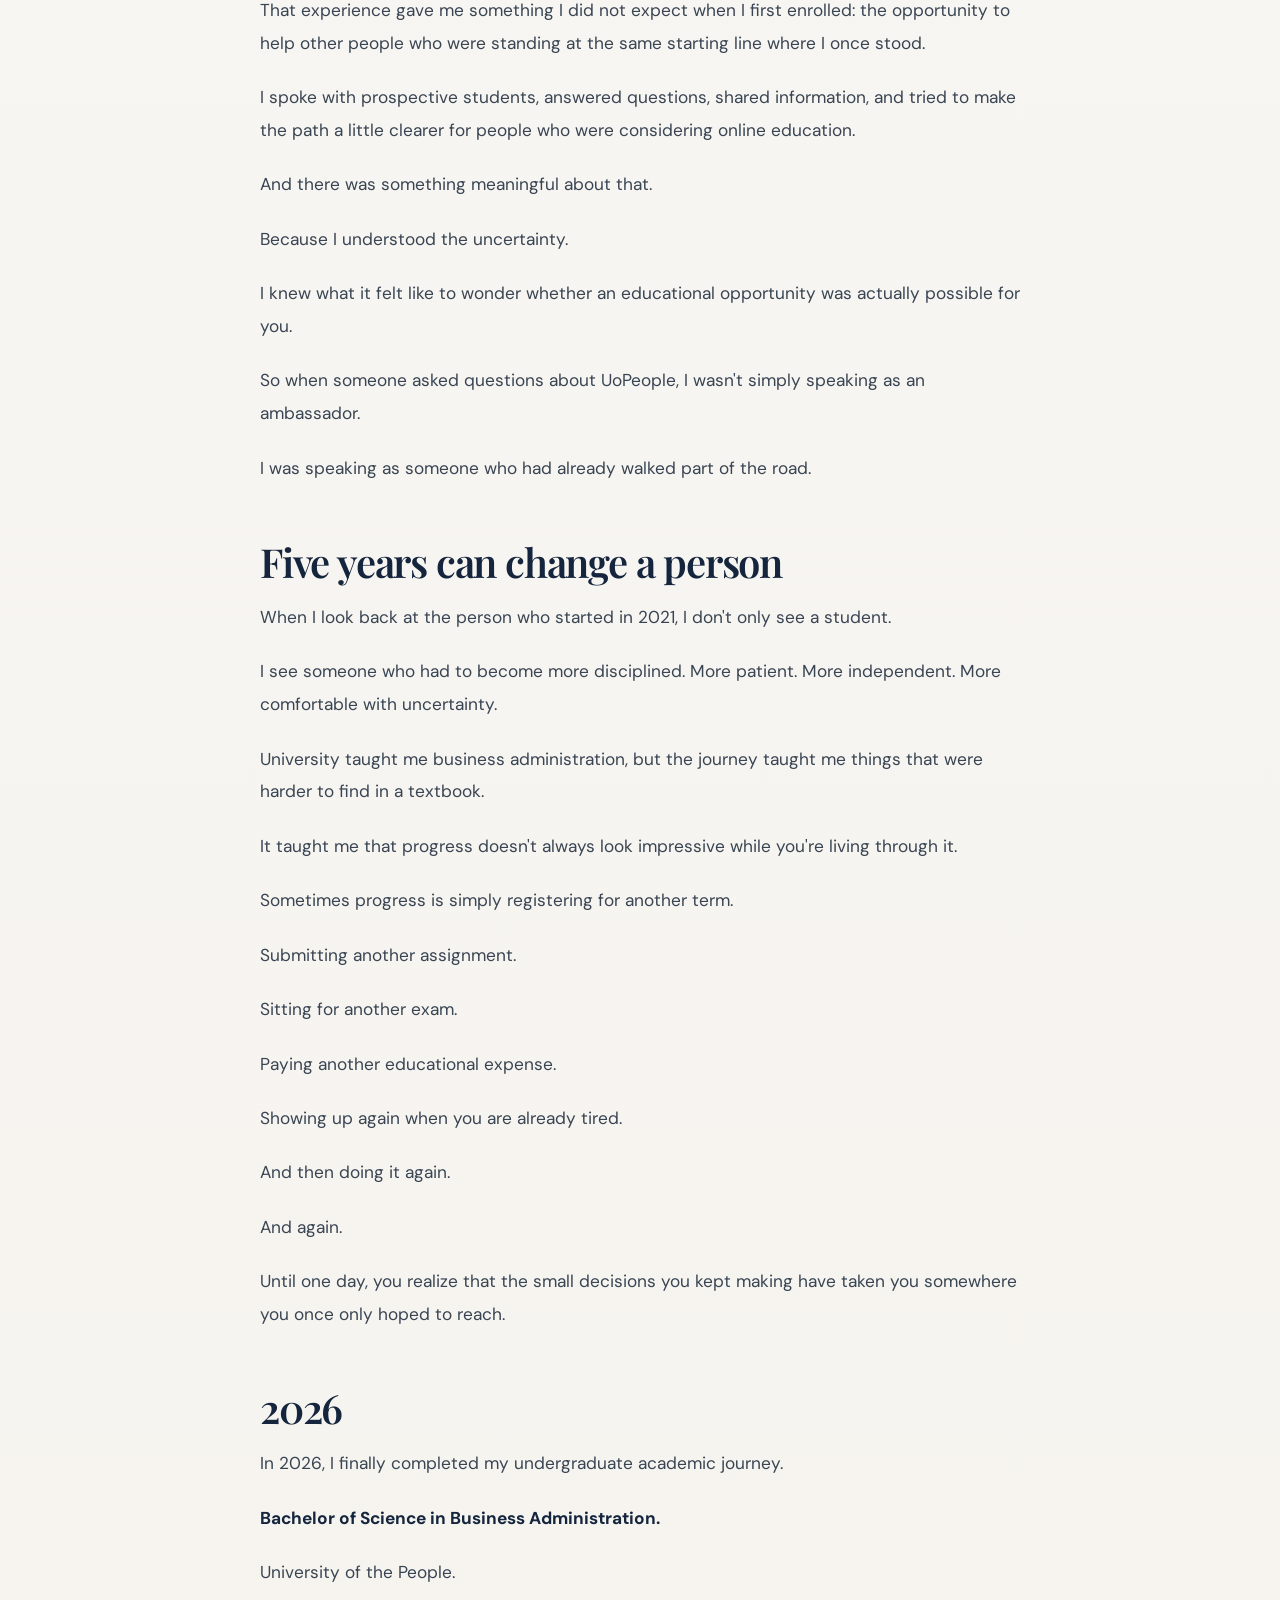
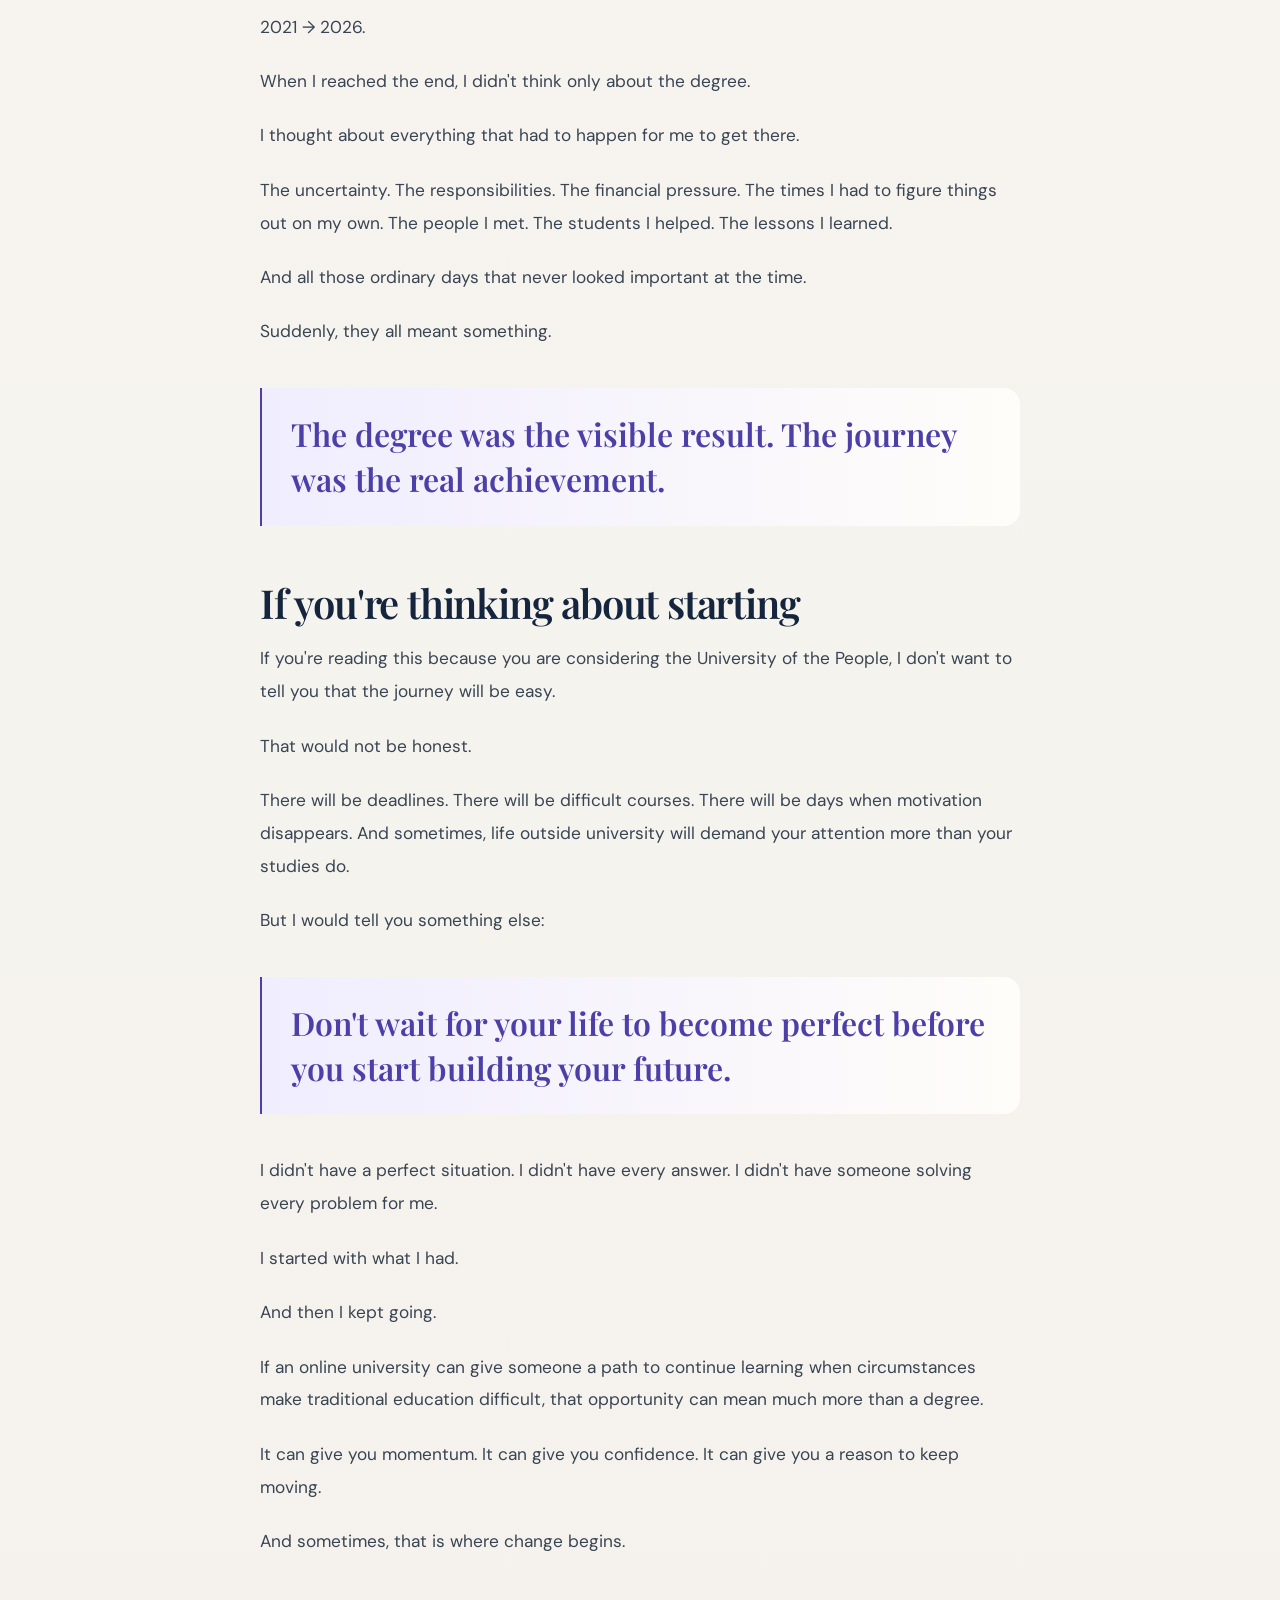
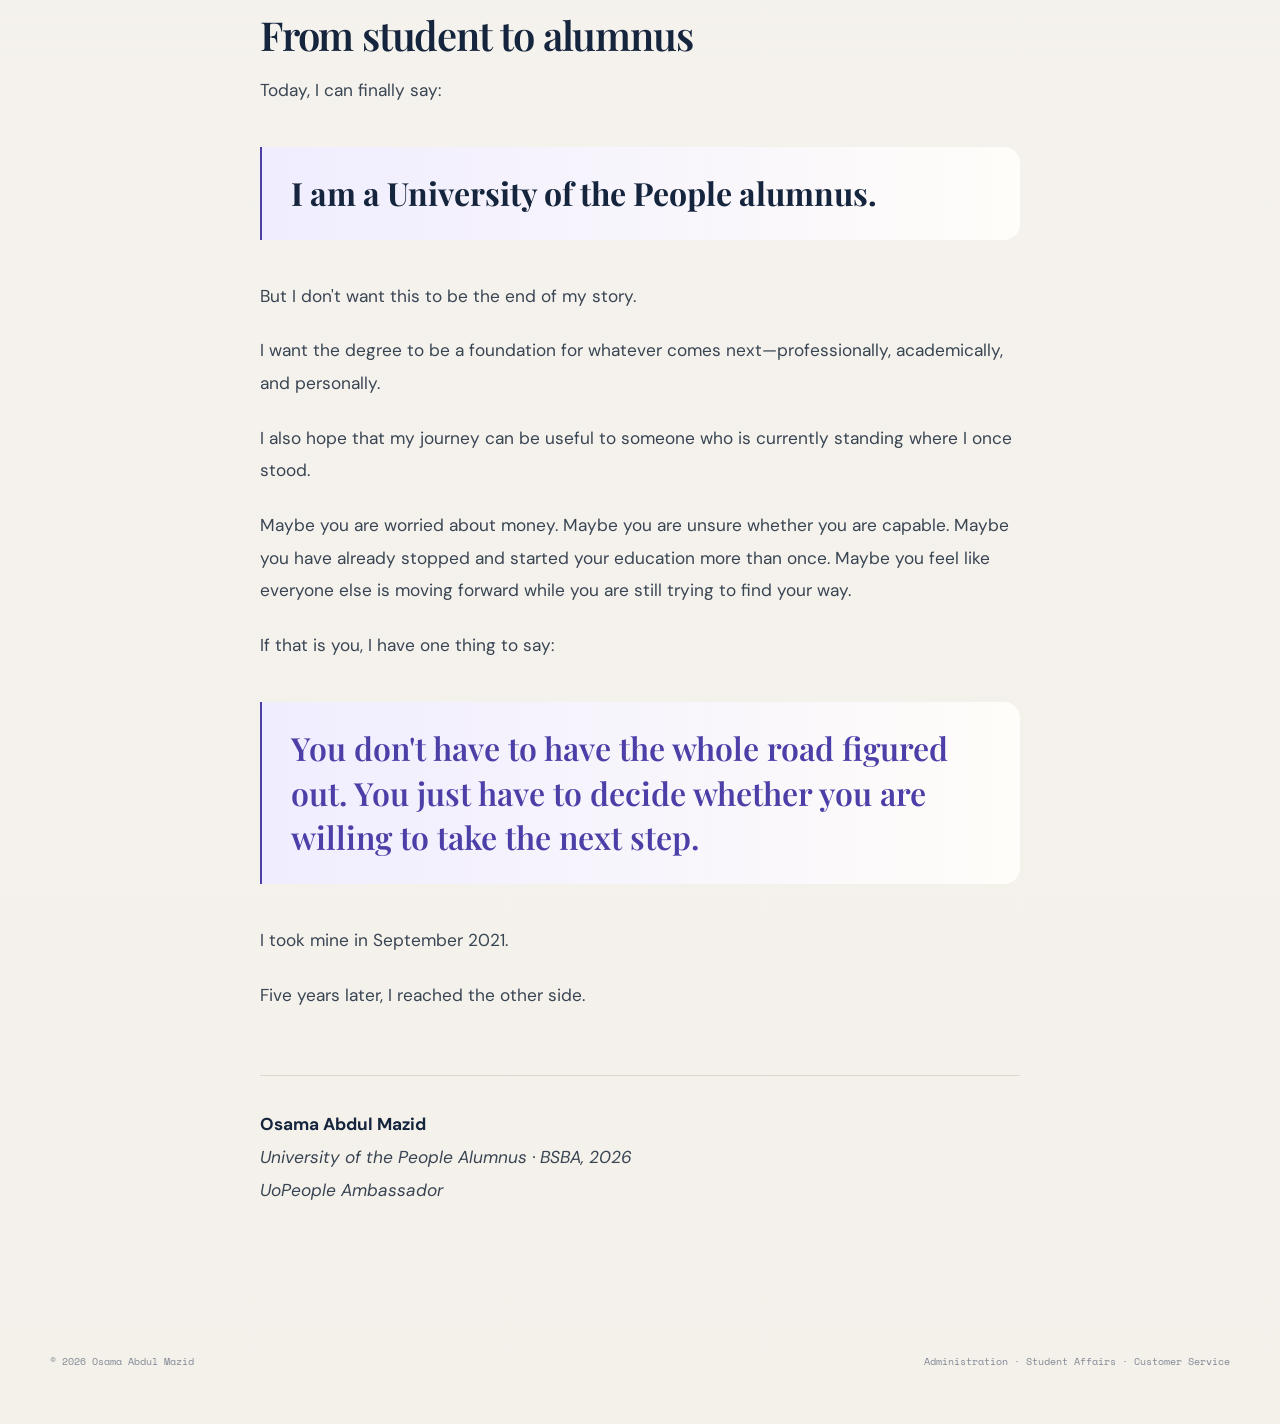
==== commit 06ca67b9: "Add files via upload" ====
--- a/my-uopeople-journey-2021-2026.html
+++ b/my-uopeople-journey-2021-2026.html
@@ -3,7 +3,7 @@
 <head>
   <meta charset="utf-8">
   <meta name="viewport" content="width=device-width, initial-scale=1">
-  <meta name="theme-color" content="#08060d">
+  <meta name="theme-color" content="#f7f5f1">
   <meta name="description" content="Osama Abdul Mazid reflects on his 2021–2026 University of the People journey, the challenges of continuing his education, serving as an Ambassador, and completing his BSBA.">
   <meta name="author" content="Osama Abdul Mazid">
   <meta name="robots" content="index, follow, max-image-preview:large">
@@ -50,7 +50,7 @@
   </script>
   <style>
     .article-wrap{max-width:900px;margin:0 auto;padding-top:clamp(5rem,10vw,9rem);padding-bottom:6rem}
-    .article-top{border-bottom:1px solid rgba(255,255,255,.12);padding-bottom:2rem;margin-bottom:3rem}
+    .article-top{border-bottom:1px solid var(--line);padding-bottom:2rem;margin-bottom:3rem}
     .article-top h1{font-size:clamp(2.8rem,7vw,6.2rem);line-height:.98;letter-spacing:-.055em;margin:.6rem 0 1.2rem}
     .article-dek{font-size:clamp(1.1rem,2vw,1.45rem);line-height:1.65;max-width:760px}
     .article-meta{display:flex;gap:1rem;flex-wrap:wrap;margin-top:1.4rem;font-size:.78rem;letter-spacing:.08em;text-transform:uppercase;opacity:.72}
@@ -58,7 +58,7 @@
     .article-body h2{font-size:clamp(1.7rem,4vw,2.5rem);line-height:1.15;margin:3.4rem 0 1rem;letter-spacing:-.03em}
     .article-body p{margin:0 0 1.35rem}
     .article-body blockquote{margin:2.5rem 0;padding:1.5rem 1.5rem 1.5rem 1.8rem;border-left:2px solid currentColor;font-size:clamp(1.3rem,3vw,2rem);line-height:1.4}
-    .article-end{margin-top:4rem;padding-top:2rem;border-top:1px solid rgba(255,255,255,.12)}
+    .article-end{margin-top:4rem;padding-top:2rem;border-top:1px solid var(--line)}
     .back-link{display:inline-flex;margin-bottom:2rem}
   </style>
 </head>
--- a/styles.css
+++ b/styles.css
@@ -1,133 +1,453 @@
+
+@import url('https://fonts.googleapis.com/css2?family=DM+Sans:wght@400;500;600;700&family=Playfair+Display:wght@500;600;700&family=Space+Mono:wght@400;700&display=swap');
+
+:root{
+  --bg:#f7f5f1;
+  --bg-soft:#eeebe4;
+  --paper:#fffdf9;
+  --ink:#17202b;
+  --muted:#66707c;
+  --line:#ddd8cf;
+  --navy:#15253d;
+  --violet:#6752d6;
+  --violet-dark:#4d3db1;
+  --gold:#b68a45;
+  --max:1180px;
+  --radius:24px;
+  --shadow:0 24px 70px rgba(26,34,45,.10);
+}
 *{box-sizing:border-box}
-:root{
-  --bg:#08060d;--bg-soft:#0d0a14;--panel:rgba(255,255,255,.045);--panel-strong:rgba(255,255,255,.07);
-  --text:#f7f4fb;--muted:#aaa2b4;--subtle:#777080;--line:rgba(255,255,255,.105);
-  --violet:#a879ff;--pink:#f29bff;--cyan:#83e8ff;--max:1180px;--radius:24px;
-  --shadow:0 24px 80px rgba(0,0,0,.38)
-}
-html{scroll-behavior:smooth;background:var(--bg)}
-body{margin:0;background:
-  radial-gradient(900px 600px at 12% 0%,rgba(125,74,255,.13),transparent 65%),
-  radial-gradient(800px 600px at 88% 16%,rgba(240,113,255,.08),transparent 65%),
-  var(--bg);color:var(--text);font-family:Inter,ui-sans-serif,system-ui,-apple-system,BlinkMacSystemFont,"Segoe UI",sans-serif;line-height:1.65;overflow-x:hidden}
-body:has(.lightbox.is-open){overflow:hidden}
+html{scroll-behavior:smooth}
+body{
+  margin:0;
+  color:var(--ink);
+  background:
+    radial-gradient(circle at 88% 5%,rgba(103,82,214,.11),transparent 25rem),
+    radial-gradient(circle at 8% 30%,rgba(182,138,69,.07),transparent 24rem),
+    linear-gradient(180deg,#fbfaf7 0%,var(--bg) 45%,#f4f1eb 100%);
+  font-family:"DM Sans",system-ui,-apple-system,sans-serif;
+  line-height:1.7;
+  overflow-x:hidden;
+}
+body:before{
+  content:"";position:fixed;inset:0;pointer-events:none;z-index:-1;opacity:.35;
+  background-image:linear-gradient(rgba(21,37,61,.035) 1px,transparent 1px),linear-gradient(90deg,rgba(21,37,61,.035) 1px,transparent 1px);
+  background-size:72px 72px;
+  mask-image:linear-gradient(to bottom,black,transparent 80%);
+}
 a{color:inherit;text-decoration:none}
-button{font:inherit}
-img{max-width:100%}
-.container{width:min(var(--max),calc(100% - 48px));margin-inline:auto}
-.skip-link{position:fixed;left:16px;top:-80px;background:#fff;color:#08060d;padding:10px 14px;border-radius:8px;z-index:99999}
-.skip-link:focus{top:16px}
-.ambient{position:fixed;border-radius:50%;pointer-events:none;filter:blur(50px);opacity:.18;z-index:-1}
-.ambient-a{width:260px;height:260px;left:-150px;top:35%;background:#8d5bff}.ambient-b{width:300px;height:300px;right:-180px;top:60%;background:#e884ff}
-.grain{position:fixed;inset:0;pointer-events:none;opacity:.018;z-index:100;background-image:url("data:image/svg+xml,%3Csvg viewBox='0 0 160 160' xmlns='http://www.w3.org/2000/svg'%3E%3Cfilter id='n'%3E%3CfeTurbulence type='fractalNoise' baseFrequency='.8' numOctaves='3' stitchTiles='stitch'/%3E%3C/filter%3E%3Crect width='100%25' height='100%25' filter='url(%23n)' opacity='.35'/%3E%3C/svg%3E")}
-
-.site-header{position:fixed;top:14px;left:0;right:0;z-index:100}
-.nav{min-height:58px;padding:8px 10px 8px 18px;border:1px solid var(--line);background:rgba(8,6,13,.72);backdrop-filter:blur(22px);-webkit-backdrop-filter:blur(22px);border-radius:999px;display:flex;align-items:center;justify-content:space-between;box-shadow:0 15px 50px rgba(0,0,0,.25)}
-.brand{display:flex;align-items:center;gap:7px;font-size:12px;letter-spacing:.06em}.brand span{color:#fff;font-weight:700}.brand b{color:#b795ff;font-weight:600}
-.navlinks{display:flex;align-items:center;gap:3px}.navlinks>a{font-size:11px;color:#aaa2b4;padding:9px 11px;border-radius:999px;transition:.25s ease}.navlinks>a:hover{color:#fff;background:rgba(255,255,255,.07)}
-.navlinks .nav-cta{color:#0b0710;background:#f1e9ff;font-weight:700;margin-left:5px}.navlinks .nav-cta:hover{background:#fff;color:#0b0710}
-.menu{display:none;width:42px;height:42px;border:0;background:transparent;color:#fff;padding:9px;cursor:pointer}.menu span{display:block;height:1px;background:#fff;margin:6px 0;transition:.2s}
-
-.section{padding:132px 0}.section-dark{background:linear-gradient(180deg,rgba(255,255,255,.012),rgba(255,255,255,.025),rgba(255,255,255,.012));border-block:1px solid rgba(255,255,255,.035)}
-.hero{min-height:100svh;padding-top:150px;display:flex;align-items:center}.hero-grid{display:grid;grid-template-columns:1.1fr .9fr;gap:70px;align-items:center}
-.eyebrow,.eyebrow-small,.hero-kicker,.section-number,.timeline-date,.mini-label{font-size:10px;letter-spacing:.16em;font-weight:700}
-.eyebrow{display:inline-flex;align-items:center;gap:9px;color:#b8afc3}.status-dot{width:7px;height:7px;border-radius:50%;background:var(--cyan);box-shadow:0 0 18px rgba(131,232,255,.9)}
-.hero-kicker{color:#685f71;margin:24px 0 10px}.hero h1{font-size:clamp(62px,8.4vw,108px);line-height:.88;letter-spacing:-.075em;margin:0;max-width:800px;font-weight:750}.hero h1 em,.contact-card h2 em{font-style:normal;background:linear-gradient(105deg,#fff,#c7a6ff 52%,#f19bff);-webkit-background-clip:text;background-clip:text;color:transparent}
-.hero-lead{font-size:clamp(21px,2.2vw,29px);line-height:1.25;letter-spacing:-.025em;color:#eee9f3;max-width:650px;margin:28px 0 12px}.hero-summary{color:var(--muted);max-width:680px;font-size:15px}
-.hero-actions{display:flex;flex-wrap:wrap;gap:10px;margin-top:30px}.button{display:inline-flex;align-items:center;gap:9px;border:1px solid var(--line);border-radius:13px;padding:12px 16px;font-size:12px;font-weight:700;transition:transform .2s ease,border-color .2s ease,background .2s ease}.button:hover{transform:translateY(-2px);border-color:rgba(255,255,255,.25)}.button-primary{border-color:transparent;background:linear-gradient(135deg,#9061ff,#c56eff);box-shadow:0 12px 38px rgba(143,91,255,.22)}.button-quiet{background:rgba(255,255,255,.025)}
-.hero-meta{display:flex;gap:22px;flex-wrap:wrap;margin-top:30px;color:#777080;font-size:11px}.hero-meta i{color:var(--cyan);font-style:normal;font-size:8px}
-
-.hero-visual{position:relative;min-height:610px;display:grid;place-items:center}.portrait-frame{width:min(430px,82vw);aspect-ratio:4/5;position:relative;padding:10px;border-radius:40px;background:linear-gradient(145deg,rgba(255,255,255,.18),rgba(255,255,255,.025));border:1px solid rgba(255,255,255,.13);box-shadow:var(--shadow);transform:rotate(2deg)}.portrait-frame img{width:100%;height:100%;object-fit:cover;border-radius:31px;display:block;filter:saturate(.9) contrast(1.03)}.portrait-ring{position:absolute;inset:-18px;border:1px solid rgba(184,148,255,.16);border-radius:48px;transform:rotate(-5deg);pointer-events:none}.portrait-label{position:absolute;left:28px;bottom:28px;padding:10px 13px;border:1px solid rgba(255,255,255,.14);background:rgba(8,6,13,.78);backdrop-filter:blur(16px);border-radius:12px;font-size:9px;letter-spacing:.1em}.portrait-label b{color:#a878ff;margin:0 5px}
-.floating-card{position:absolute;padding:14px 16px;border:1px solid var(--line);background:rgba(12,9,18,.82);backdrop-filter:blur(18px);border-radius:15px;box-shadow:var(--shadow)}.floating-card-one{left:0;bottom:80px}.floating-card-two{right:0;top:105px}.floating-card strong{display:block;font-size:13px;margin-top:3px}.mini-label{color:#756d7e}
-
-.ticker{overflow:hidden;border-block:1px solid var(--line);padding:17px 0;white-space:nowrap}.ticker-track{display:inline-flex;gap:28px;min-width:max-content;animation:ticker 30s linear infinite;color:#7e7687;font-size:10px;letter-spacing:.16em;font-weight:700}.ticker b{color:#b07dff}@keyframes ticker{to{transform:translateX(-50%)}}
-
-.section-heading{display:grid;grid-template-columns:.36fr 1fr;gap:34px;margin-bottom:58px}.section-number{color:#776e80;padding-top:7px}.eyebrow-small{color:#81778a;margin:0 0 10px}h2{font-size:clamp(42px,5.6vw,74px);line-height:.96;letter-spacing:-.06em;margin:0;font-weight:700}.section-intro{color:var(--muted);max-width:720px;margin:18px 0 0;font-size:16px}
-.glass{background:linear-gradient(145deg,rgba(255,255,255,.065),rgba(255,255,255,.022));border:1px solid var(--line);border-radius:var(--radius);box-shadow:var(--shadow)}
-.about-layout{display:grid;grid-template-columns:1.25fr .75fr;gap:18px}.about-main{padding:38px}.about-main p{color:#a9a0b2;margin:0 0 17px}.about-main .large-copy{font-size:22px;line-height:1.5;color:#e5dfe9;letter-spacing:-.02em}.about-main strong{color:#fff}.tag-list,.skill-tags{display:flex;flex-wrap:wrap;gap:8px;margin-top:24px}.tag-list span{padding:8px 10px;border:1px solid var(--line);border-radius:999px;color:#bcb2c7;font-size:10px;background:rgba(255,255,255,.025)}
-.stats-panel{display:grid;grid-template-columns:1fr 1fr;gap:12px}.stat-card{padding:25px;min-height:155px;display:flex;flex-direction:column;justify-content:flex-end}.stat-card strong{font-size:44px;line-height:1;letter-spacing:-.05em}.stat-card strong span{color:#b084ff}.stat-card small{color:#81788b;font-size:11px;margin-top:10px}
-
-.timeline{position:relative;margin-left:20px}.timeline:before{content:"";position:absolute;left:17px;top:0;bottom:0;width:1px;background:linear-gradient(#9e6bff,rgba(255,255,255,.04))}.timeline-item{position:relative;padding:0 0 72px 68px;max-width:940px}.timeline-marker{position:absolute;left:0;top:0;width:35px;height:35px;border-radius:50%;display:grid;place-items:center;border:1px solid rgba(181,135,255,.55);background:#0b0811;color:#ae7dff;font-size:9px;font-weight:700}.timeline-date{color:#8d8297}.timeline-item h3{font-size:27px;line-height:1.15;letter-spacing:-.03em;margin:9px 0 3px}.org{color:#ad84ff;font-size:13px}.role-summary{color:#e0d8e5;font-weight:600;margin-top:20px}.timeline-item ul{color:#9f96a8;padding-left:18px;margin-top:13px}.timeline-item li{margin:7px 0}.timeline-item li strong{color:#d5baff}
-
-.work-grid{display:grid;grid-template-columns:1fr 1fr;gap:16px}.work-card{padding:30px;position:relative;overflow:hidden;min-height:290px}.work-card:after{content:"";position:absolute;width:160px;height:160px;border-radius:50%;right:-100px;bottom:-100px;background:rgba(158,101,255,.13);filter:blur(15px)}.work-no{font-size:10px;letter-spacing:.16em;color:#a476ff}.work-card h3{font-size:25px;line-height:1.12;letter-spacing:-.03em;margin:28px 0 12px}.work-card p{color:#a59cad;font-size:13px;line-height:1.75;max-width:650px}
-
-.skills-grid{display:grid;grid-template-columns:repeat(3,1fr);gap:14px}.skill-block{padding:28px;border:1px solid var(--line);border-radius:22px;background:rgba(255,255,255,.025)}.skill-block>span{font-size:10px;color:#a476ff;letter-spacing:.15em}.skill-block h3{font-size:21px;margin:25px 0 0}.skill-tags b{font-size:10px;font-weight:500;color:#bdb4c7;padding:8px 10px;border:1px solid var(--line);border-radius:10px;background:rgba(255,255,255,.025)}.language-row{display:flex;align-items:center;gap:12px;flex-wrap:wrap;margin-top:35px;padding-top:25px;border-top:1px solid var(--line)}.language-row span{color:#756c7d;font-size:10px;letter-spacing:.15em;margin-right:12px}.language-row b{font-size:11px;color:#bbb2c4;font-weight:500}
-
-.education-list{display:grid;gap:13px}.education-card{display:grid;grid-template-columns:100px 1fr;gap:25px;padding:27px}.edu-year{font-size:11px;letter-spacing:.13em;color:#a476ff}.education-card h3{font-size:22px;line-height:1.2;margin:0 0 7px}.education-card p{margin:0;color:#a98fae;font-size:13px}.education-card small{display:block;margin-top:8px;color:#8f8696}.education-card.featured{border-color:rgba(170,126,255,.27);background:linear-gradient(120deg,rgba(141,91,255,.10),rgba(255,255,255,.025))}
-
-.credential-grid{display:grid;grid-template-columns:repeat(3,1fr);gap:13px}.credential-card{padding:25px;border:1px solid var(--line);border-radius:20px;background:rgba(255,255,255,.025);min-height:170px}.credential-card span{font-size:9px;letter-spacing:.15em;color:#9d75d9}.credential-card h3{font-size:18px;line-height:1.25;margin:24px 0 8px}.credential-card p{color:#938999;font-size:12px;margin:0}.credential-card.recognition{background:linear-gradient(135deg,rgba(165,113,255,.09),rgba(255,255,255,.025))}
-
-.gallery{display:grid;grid-template-columns:repeat(3,1fr);gap:16px}.gallery-item{margin:0;overflow:hidden}.image-button{display:block;width:100%;border:0;padding:0;background:none;cursor:zoom-in;position:relative;overflow:hidden}.image-button img{display:block;width:100%;height:245px;object-fit:cover;transition:transform .5s ease,filter .5s ease}.image-button:hover img{transform:scale(1.035);filter:saturate(1.08)}.zoom{position:absolute;right:12px;top:12px;padding:7px 9px;background:rgba(7,5,11,.75);border:1px solid rgba(255,255,255,.14);border-radius:999px;color:#fff;font-size:9px;letter-spacing:.1em;opacity:0;transform:translateY(-4px);transition:.25s}.image-button:hover .zoom,.image-button:focus-visible .zoom{opacity:1;transform:none}.gallery-item figcaption{padding:16px 17px 18px}.gallery-item figcaption b{display:block;font-size:13px}.gallery-item figcaption span{display:block;color:#887f91;font-size:10px;margin-top:5px}.gallery-wide{grid-column:span 2}.gallery-wide .image-button img{height:330px}
-
-.contact-section{padding-top:60px}.contact-card{border:1px solid rgba(181,132,255,.2);border-radius:30px;padding:58px;display:grid;grid-template-columns:1fr .8fr;gap:60px;background:radial-gradient(500px 300px at 20% 20%,rgba(139,87,255,.15),transparent 75%),linear-gradient(135deg,rgba(255,255,255,.055),rgba(255,255,255,.018));overflow:hidden}.contact-card h2{font-size:clamp(48px,6vw,78px)}.contact-card>div>p:last-child{color:#aaa1b3;max-width:620px}.contact-actions{display:grid;align-content:center}.contact-line{display:grid;grid-template-columns:65px 1fr 20px;gap:12px;align-items:center;padding:16px 0;border-bottom:1px solid var(--line);font-size:11px}.contact-line span{color:#776e80}.contact-line b{font-weight:500;color:#d8d0df;overflow-wrap:anywhere}.contact-line i{font-style:normal;color:#ae7eff;text-align:right}
-
-.footer{display:flex;justify-content:space-between;gap:20px;padding:35px 0 55px;color:#716879;font-size:10px;letter-spacing:.03em}
-
-.lightbox{position:fixed;inset:0;display:grid;place-items:center;padding:40px;background:rgba(2,1,5,.94);backdrop-filter:blur(15px);-webkit-backdrop-filter:blur(15px);opacity:0;visibility:hidden;pointer-events:none;transition:.2s;z-index:9999}.lightbox.is-open{opacity:1;visibility:visible;pointer-events:auto}.lightbox img{max-width:min(1200px,92vw);max-height:86vh;object-fit:contain;border-radius:14px;border:1px solid var(--line);box-shadow:0 30px 100px #000}.lightbox-close{position:absolute;right:25px;top:20px;width:44px;height:44px;border-radius:50%;border:1px solid var(--line);background:rgba(255,255,255,.06);color:#fff;font-size:27px;cursor:pointer}
-
-.reveal{opacity:0;transform:translateY(20px);transition:opacity .65s ease,transform .65s ease}.reveal.is-visible{opacity:1;transform:none}
-@media (prefers-reduced-motion:reduce){html{scroll-behavior:auto}.ticker-track{animation:none}.reveal{opacity:1;transform:none;transition:none}.button,.image-button img{transition:none}}
-@media (max-width:980px){
-  .container{width:min(var(--max),calc(100% - 32px))}
-  .hero-grid{grid-template-columns:1fr;gap:40px}.hero-visual{min-height:530px}.portrait-frame{width:330px}
-  .floating-card-one{left:5%}.floating-card-two{right:5%}
-  .section-heading{grid-template-columns:1fr;gap:12px}.about-layout{grid-template-columns:1fr}
-  .skills-grid,.credential-grid{grid-template-columns:1fr 1fr}.contact-card{grid-template-columns:1fr;gap:30px}
-  .navlinks{display:none}.menu{display:block}.nav.menu-open .navlinks{display:flex;position:absolute;top:66px;left:0;right:0;flex-direction:column;align-items:stretch;padding:10px;background:rgba(8,6,13,.96);border:1px solid var(--line);border-radius:20px}.nav.menu-open .navlinks a{padding:13px}.nav.menu-open .nav-cta{margin:4px 0 0;text-align:center}
-}
-@media (max-width:700px){
-  .section{padding:90px 0}.hero{padding-top:125px}.hero h1{font-size:clamp(54px,17vw,76px)}.hero-visual{min-height:460px}.portrait-frame{width:280px}.portrait-ring{inset:-10px}
-  .floating-card{padding:11px 12px}.floating-card-one{left:0;bottom:40px}.floating-card-two{right:0;top:55px}
-  .stats-panel{grid-template-columns:1fr 1fr}.stat-card{min-height:130px;padding:18px}.stat-card strong{font-size:35px}
-  .timeline{margin-left:4px}.timeline-item{padding-left:52px}.timeline:before{left:15px}.timeline-marker{width:31px;height:31px;font-size:8px}
-  .work-grid,.skills-grid,.credential-grid,.gallery{grid-template-columns:1fr}.gallery-wide{grid-column:span 1}.gallery-wide .image-button img{height:245px}
-  .education-card{grid-template-columns:1fr;gap:8px}.contact-card{padding:32px 24px}.footer{flex-direction:column}.brand{font-size:11px}.nav{padding-left:14px}
-}
-@media (max-width:430px){.container{width:calc(100% - 24px)}.hero-actions .button{width:100%;justify-content:center}.hero-meta{flex-direction:column;gap:7px}.about-main{padding:25px}.gallery-item img{height:230px}}
-
-/* 10x personal-brand additions */
+.container{width:min(var(--max),calc(100% - 42px));margin:auto}
+.site-header{height:1px}
+.nav{
+  position:fixed;top:18px;left:50%;transform:translateX(-50%);
+  z-index:100;width:min(var(--max),calc(100% - 28px));
+  display:flex;align-items:center;justify-content:space-between;
+  padding:12px 12px 12px 20px;
+  background:rgba(255,253,249,.84);
+  border:1px solid rgba(21,37,61,.10);
+  border-radius:999px;
+  backdrop-filter:blur(22px);
+  box-shadow:0 14px 42px rgba(21,37,61,.08);
+}
+.brand{font:700 14px "Space Mono",monospace;letter-spacing:.04em}
+.brand span{color:var(--violet)}
+.brand b{font-weight:700;color:var(--navy)}
+.navlinks{display:flex;align-items:center;gap:4px}
+.navlinks a{
+  color:#59616d;font-size:12px;font-weight:600;
+  padding:9px 12px;border-radius:999px;transition:.22s ease;
+}
+.navlinks a:hover{color:var(--navy);background:#f0ede7}
+.navlinks .nav-cta{
+  color:#fff;background:var(--navy);padding:10px 15px;
+  box-shadow:0 8px 22px rgba(21,37,61,.16)
+}
+.menu{
+  display:none;border:0;background:transparent;color:var(--navy);
+  width:42px;height:38px;border-radius:12px;cursor:pointer
+}
+.menu span{display:block;width:20px;height:2px;background:var(--navy);margin:4px auto}
+
+.section{padding:116px 0}
+.section-dark{
+  background:linear-gradient(180deg,#182941 0%,#1c2d46 100%);
+  color:#fff;
+  position:relative;
+}
+.section-dark:before{
+  content:"";position:absolute;inset:0;pointer-events:none;
+  background:radial-gradient(circle at 80% 20%,rgba(130,111,255,.14),transparent 28rem)
+}
+.hero{
+  min-height:100vh;display:grid;place-items:center;
+  padding:145px 0 90px;position:relative
+}
+.hero-grid{display:grid;grid-template-columns:1.08fr .92fr;gap:75px;align-items:center}
+.eyebrow,.eyebrow-small{
+  font:700 10px "Space Mono",monospace;
+  letter-spacing:.16em;text-transform:uppercase;color:var(--violet-dark)
+}
+.eyebrow{display:inline-flex;align-items:center;gap:9px}
+.status-dot{width:7px;height:7px;border-radius:50%;background:#57a77a;box-shadow:0 0 0 5px rgba(87,167,122,.12)}
+.hero-kicker{
+  margin:18px 0 0;color:#777f89;
+  font:700 10px "Space Mono",monospace;letter-spacing:.13em
+}
+h1{
+  margin:23px 0 24px;
+  max-width:800px;
+  font:700 clamp(58px,8vw,104px)/.9 "Playfair Display",Georgia,serif;
+  letter-spacing:-.055em;color:var(--navy)
+}
+h1 em{font-style:italic;color:var(--violet)}
+.hero-lead{
+  font:500 clamp(20px,2.3vw,28px)/1.35 "Playfair Display",Georgia,serif;
+  max-width:650px;color:#334153;margin:0 0 14px
+}
+.hero-summary{max-width:670px;color:var(--muted);font-size:15px}
+.hero-actions{display:flex;gap:10px;flex-wrap:wrap;margin-top:30px}
+.button{
+  display:inline-flex;align-items:center;gap:9px;
+  padding:12px 17px;border-radius:12px;
+  border:1px solid var(--line);background:#fffdf9;
+  font-size:12px;font-weight:700;color:var(--navy);
+  transition:.22s ease
+}
+.button:hover{transform:translateY(-2px);box-shadow:0 10px 28px rgba(21,37,61,.10)}
+.button-primary{background:var(--violet);color:#fff;border-color:var(--violet)}
+.button-primary:hover{background:var(--violet-dark)}
+.button-quiet{background:transparent}
+.hero-meta{
+  display:flex;gap:18px;flex-wrap:wrap;margin-top:24px;
+  color:#7b838e;font:11px "Space Mono",monospace
+}
+.hero-meta i{color:#57a77a;font-style:normal}
+.hero-visual{position:relative;display:flex;justify-content:center}
+.portrait-frame{
+  width:min(430px,90vw);aspect-ratio:4/5;
+  padding:9px;background:#fff;
+  border:1px solid #d8d2c8;border-radius:30px;
+  box-shadow:0 32px 90px rgba(21,37,61,.17);
+  position:relative;transform:rotate(1.5deg)
+}
+.portrait-frame:before{
+  content:"";position:absolute;inset:-15px 15px 15px -15px;
+  border:1px solid rgba(103,82,214,.25);border-radius:30px;z-index:-1
+}
+.portrait-frame img{
+  width:100%;height:100%;object-fit:cover;border-radius:22px;
+  display:block;filter:saturate(.9) contrast(1.02)
+}
+.portrait-ring{position:absolute;inset:-1px;border-radius:30px;pointer-events:none;border:1px solid rgba(255,255,255,.8)}
+.portrait-label{
+  position:absolute;left:25px;right:25px;bottom:23px;
+  padding:10px 13px;border-radius:11px;
+  background:rgba(255,253,249,.88);backdrop-filter:blur(15px);
+  display:flex;align-items:center;justify-content:space-between;
+  color:var(--navy);font:700 9px "Space Mono",monospace;letter-spacing:.08em
+}
+.portrait-label b{color:var(--gold)}
+.floating-card{
+  position:absolute;background:rgba(255,253,249,.93);
+  border:1px solid #ddd8cf;border-radius:15px;padding:13px 15px;
+  box-shadow:0 18px 42px rgba(21,37,61,.12);backdrop-filter:blur(14px)
+}
+.floating-card-one{left:-20px;bottom:17%;transform:rotate(-3deg)}
+.floating-card-two{right:-15px;top:13%;transform:rotate(3deg)}
+.mini-label{
+  display:block;color:#8a9098;font:700 9px "Space Mono",monospace;letter-spacing:.13em
+}
+.floating-card strong{display:block;margin-top:4px;color:var(--navy);font-size:13px}
+.ticker{
+  overflow:hidden;white-space:nowrap;
+  background:var(--navy);color:#fff;padding:17px 0
+}
+.ticker-track{
+  display:inline-flex;gap:30px;align-items:center;
+  animation:scroll 30s linear infinite;
+  font:700 10px "Space Mono",monospace;letter-spacing:.14em
+}
+.ticker-track b{color:#b8a7ff}
+@keyframes scroll{to{transform:translateX(-50%)}}
+
+.section-heading{
+  display:grid;grid-template-columns:.35fr 1fr;gap:30px;
+  margin-bottom:48px;position:relative;z-index:1
+}
+.section-number{font:700 10px "Space Mono",monospace;letter-spacing:.13em;color:#8a919b}
+.section-dark .section-number,.section-dark .eyebrow-small{color:#b9aaff}
+.section-heading h2{
+  margin:0;color:var(--navy);
+  font:600 clamp(39px,5.5vw,68px)/1 "Playfair Display",Georgia,serif;
+  letter-spacing:-.045em
+}
+.section-dark h2{color:#fff}
+.section-intro{font-size:15px;color:var(--muted);max-width:760px;margin:16px 0 0}
+.section-dark .section-intro{color:#b8c0cb}
+.glass{
+  background:rgba(255,253,249,.78);
+  border:1px solid rgba(21,37,61,.10);
+  border-radius:var(--radius);
+  box-shadow:var(--shadow)
+}
+.section-dark .glass{
+  background:rgba(255,255,255,.055);
+  border-color:rgba(255,255,255,.11);
+  box-shadow:none
+}
+.about-layout{display:grid;grid-template-columns:1.35fr .65fr;gap:18px}
+.about-main{padding:35px}
+.about-main p{color:#5f6874}
+.large-copy{font:600 26px "Playfair Display",Georgia,serif!important;color:var(--navy)!important}
+.tag-list{display:flex;flex-wrap:wrap;gap:8px;margin-top:22px}
+.tag-list span{
+  padding:7px 10px;border:1px solid #d9d4cb;border-radius:999px;
+  background:#f7f4ee;color:#5e6875;font:700 9px "Space Mono",monospace
+}
+.stats-panel{display:grid;grid-template-columns:1fr 1fr;gap:12px}
+.stat-card{padding:23px;display:flex;flex-direction:column;justify-content:center;min-height:145px}
+.stat-card strong{font:600 42px "Playfair Display",Georgia,serif;color:var(--violet-dark)}
+.stat-card strong span{font-size:24px}
+.stat-card small{color:#737b85;font-size:11px;margin-top:4px}
 .alumni-banner{
-  margin-top:1.25rem;
-  padding:1.5rem 1.6rem;
-  display:grid;
-  grid-template-columns:1.05fr 1.5fr auto;
-  gap:1.5rem;
-  align-items:center;
-  border-color:rgba(194,145,255,.22);
-  background:linear-gradient(135deg,rgba(141,83,255,.12),rgba(255,255,255,.025));
-}
-.alumni-banner h3{margin:.45rem 0 0;font-size:1.35rem;line-height:1.15;max-width:28rem}
-.alumni-banner p{margin:0;color:var(--muted);line-height:1.7;font-size:.95rem}
-.text-link{color:var(--text);font-weight:700;white-space:nowrap;text-decoration:none}
-.text-link:hover{text-decoration:underline;text-underline-offset:4px}
-
-.journey-grid{display:grid;grid-template-columns:repeat(5,1fr);gap:.9rem}
-.journey-card{padding:1.35rem;min-height:230px;position:relative;overflow:hidden}
-.journey-card::after{content:"";position:absolute;inset:auto -20% -45% auto;width:150px;height:150px;border-radius:50%;background:radial-gradient(circle,rgba(183,119,255,.16),transparent 68%);pointer-events:none}
-.journey-card span{display:inline-block;font-size:.72rem;letter-spacing:.16em;font-weight:800;color:var(--violet);margin-bottom:2.5rem}
-.journey-card h3{font-size:1.05rem;line-height:1.25;margin:0 0 .65rem}
-.journey-card p{color:var(--muted);font-size:.9rem;line-height:1.65;margin:0}
-.journey-card.featured{border-color:rgba(194,145,255,.28);background:linear-gradient(160deg,rgba(156,91,255,.13),rgba(255,255,255,.025))}
-
-.presence-grid{display:grid;grid-template-columns:repeat(2,1fr);gap:1rem}
-.presence-card{display:block;padding:1.5rem;text-decoration:none;color:inherit;min-height:205px;position:relative;overflow:hidden;transition:transform .25s ease,border-color .25s ease,background .25s ease}
-.presence-card:hover{transform:translateY(-5px);border-color:rgba(196,151,255,.4);background:rgba(255,255,255,.045)}
-.presence-card span{font-size:.68rem;letter-spacing:.16em;color:var(--violet);font-weight:800}
-.presence-card h3{font-size:1.35rem;margin:.55rem 0 .6rem}
-.presence-card p{color:var(--muted);line-height:1.65;max-width:34rem;margin:0 0 1.1rem}
-.presence-card b{font-size:.85rem}
-
-@media (max-width:1100px){
-  .journey-grid{grid-template-columns:repeat(3,1fr)}
-  .alumni-banner{grid-template-columns:1fr 1fr}
-  .alumni-banner .text-link{grid-column:1/-1}
-}
-@media (max-width:720px){
-  .alumni-banner,.presence-grid{grid-template-columns:1fr}
-  .alumni-banner .text-link{grid-column:auto}
-  .journey-grid{grid-template-columns:1fr}
-  .journey-card{min-height:0}
-  .journey-card span{margin-bottom:1.25rem}
-}
-.org-link{color:inherit;text-decoration:none;border-bottom:1px solid rgba(194,145,255,.28);transition:color .2s ease,border-color .2s ease}
-.org-link:hover{color:var(--text);border-color:var(--violet)}
+  margin-top:18px;padding:30px;
+  display:grid;grid-template-columns:1fr 1fr;gap:22px;align-items:center
+}
+.alumni-banner h3{font:600 29px/1.18 "Playfair Display",Georgia,serif;color:var(--navy);margin:8px 0 0}
+.alumni-banner p{color:#65707d;font-size:14px}
+.text-link{color:var(--violet-dark);font-weight:700}
+.section-dark .text-link{color:#c6bcff}
+
+.timeline{position:relative;margin-left:9px}
+.timeline:before{
+  content:"";position:absolute;left:7px;top:4px;bottom:30px;width:1px;
+  background:linear-gradient(var(--violet),rgba(255,255,255,.08))
+}
+.timeline-item{position:relative;padding:0 0 58px 45px}
+.timeline-item:before{
+  content:"";position:absolute;left:1px;top:7px;width:13px;height:13px;
+  border-radius:50%;background:#fff;border:3px solid var(--violet);
+  box-shadow:0 0 0 5px rgba(103,82,214,.10)
+}
+.section-dark .timeline-item:before{background:#1a2a42}
+.timeline-marker{
+  position:absolute;left:33px;top:-2px;transform:translateX(-100%);
+  font:700 9px "Space Mono",monospace;color:#8e96a1
+}
+.timeline-date{font:700 10px "Space Mono",monospace;letter-spacing:.09em;color:var(--violet-dark)}
+.section-dark .timeline-date{color:#b9aaff}
+.timeline-item h3{font:600 25px/1.25 "Playfair Display",Georgia,serif;margin:9px 0 4px}
+.timeline-item .org{color:var(--violet-dark);font-size:13px}
+.section-dark .timeline-item .org{color:#c7bdff}
+.timeline-item .org-link{font-weight:700}
+.role-summary{color:#69727e;font-size:14px;margin:8px 0}
+.section-dark .role-summary{color:#b8c0cb}
+.timeline-item ul{margin:15px 0 0;padding-left:18px;color:#65707d}
+.section-dark .timeline-item ul{color:#c0c7d0}
+.timeline-item li{margin:6px 0}
+
+.journey-grid{display:grid;grid-template-columns:repeat(3,1fr);gap:15px}
+.journey-card{padding:27px;min-height:235px}
+.journey-card:nth-child(4){grid-column:span 1}
+.journey-card.featured{background:linear-gradient(145deg,#fff,#f0edff);border-color:rgba(103,82,214,.22)}
+.journey-card>span{font:700 10px "Space Mono",monospace;color:var(--violet-dark)}
+.journey-card h3{font:600 23px/1.2 "Playfair Display",Georgia,serif;color:var(--navy);margin:22px 0 9px}
+.journey-card p{color:#68717d;font-size:13px}
+
+.work-grid{display:grid;grid-template-columns:repeat(2,1fr);gap:15px}
+.work-card{padding:29px;min-height:245px}
+.work-no{font:700 10px "Space Mono",monospace;color:var(--gold)}
+.work-card h3{font:600 24px/1.2 "Playfair Display",Georgia,serif;color:var(--navy);margin:22px 0 10px}
+.work-card p{color:#69727e;font-size:13px}
+
+.skills-grid{display:grid;grid-template-columns:repeat(3,1fr);gap:15px}
+.skill-block{padding:28px;border-top:1px solid rgba(255,255,255,.14)}
+.skill-block>span{font:700 10px "Space Mono",monospace;color:#b9aaff}
+.skill-block h3{font:600 23px "Playfair Display",Georgia,serif;margin:18px 0;color:#fff}
+.skill-tags{display:flex;flex-wrap:wrap;gap:8px}
+.skill-tags b{
+  padding:8px 10px;border-radius:9px;
+  background:rgba(255,255,255,.06);border:1px solid rgba(255,255,255,.09);
+  color:#d5dae1;font-size:11px
+}
+.language-row{
+  margin-top:30px;padding-top:20px;border-top:1px solid rgba(255,255,255,.10);
+  display:flex;gap:14px;flex-wrap:wrap;color:#c6ccd4;font-size:12px
+}
+.language-row span{color:#b9aaff;font:700 9px "Space Mono",monospace}
+
+.education-list{display:grid;gap:12px}
+.education-card{padding:25px;display:grid;grid-template-columns:100px 1fr;gap:20px;align-items:start}
+.education-card.featured{background:linear-gradient(135deg,#fff,#f0edff);border-color:rgba(103,82,214,.22)}
+.edu-year{font:700 10px "Space Mono",monospace;color:var(--violet-dark)}
+.education-card h3{font:600 23px "Playfair Display",Georgia,serif;color:var(--navy);margin:0 0 5px}
+.education-card p{margin:0;color:#68717d;font-size:13px}
+.education-card small{display:block;margin-top:8px;color:#8a9098}
+
+.credential-grid{display:grid;grid-template-columns:repeat(3,1fr);gap:14px}
+.credential-card{
+  padding:25px;background:rgba(255,255,255,.055);
+  border:1px solid rgba(255,255,255,.10);border-radius:20px
+}
+.credential-card>span{font:700 9px "Space Mono",monospace;color:#b9aaff;letter-spacing:.12em}
+.credential-card h3{font:600 21px/1.25 "Playfair Display",Georgia,serif;margin:18px 0 6px;color:#fff}
+.credential-card p{color:#b9c0c9;font-size:12px;margin:0}
+.credential-card.recognition{background:linear-gradient(145deg,rgba(103,82,214,.18),rgba(255,255,255,.04))}
+
+.gallery{display:grid;grid-template-columns:repeat(3,1fr);gap:15px}
+.gallery-item{margin:0;overflow:hidden}
+.image-button{position:relative;border:0;padding:0;width:100%;display:block;background:none;cursor:pointer}
+.gallery-item img{width:100%;height:225px;display:block;object-fit:cover;transition:.35s ease}
+.gallery-item:hover img{transform:scale(1.035)}
+.zoom{
+  position:absolute;right:13px;bottom:13px;padding:7px 9px;
+  border-radius:8px;background:rgba(255,253,249,.92);color:var(--navy);
+  font:700 9px "Space Mono",monospace;opacity:0;transform:translateY(5px);transition:.25s
+}
+.gallery-item:hover .zoom{opacity:1;transform:none}
+.gallery-item figcaption{padding:15px 17px 18px}
+.gallery-item figcaption b{display:block;color:var(--navy);font-size:13px}
+.gallery-item figcaption span{display:block;color:#7b838d;font-size:10px;margin-top:5px}
+.gallery-wide{grid-column:span 2}
+.gallery-wide img{height:315px}
+
+.presence-grid{display:grid;grid-template-columns:repeat(4,1fr);gap:14px}
+.presence-card{padding:23px;transition:.22s}
+.presence-card:hover{transform:translateY(-4px)}
+.presence-card span{font:700 9px "Space Mono",monospace;color:#9d8ff0}
+.presence-card h3{font:600 21px "Playfair Display",Georgia,serif;color:#fff;margin:16px 0 7px}
+.presence-card p{color:#b8c0cb;font-size:12px;min-height:58px}
+.presence-card b{font-size:11px;color:#c8c0ff}
+
+.contact-section{padding-top:90px}
+.contact-card{
+  position:relative;overflow:hidden;padding:60px;
+  border-radius:30px;background:linear-gradient(135deg,#1a2b45 0%,#332b62 100%);
+  color:#fff;box-shadow:0 28px 80px rgba(21,37,61,.20)
+}
+.contact-card:before{
+  content:"";position:absolute;width:380px;height:380px;border-radius:50%;
+  right:-120px;top:-210px;background:rgba(181,153,255,.18);filter:blur(35px)
+}
+.contact-card h2{font:600 clamp(40px,5vw,65px)/1 "Playfair Display",Georgia,serif;color:#fff;margin:0}
+.contact-card h2 em{color:#c8c0ff}
+.contact-card p{max-width:650px;color:#c6ccd5;font-size:14px}
+.contact-actions{display:flex;gap:10px;flex-wrap:wrap;margin-top:28px}
+.contact-line{
+  display:flex;align-items:center;gap:12px;padding:13px 15px;
+  border-top:1px solid rgba(255,255,255,.12);color:#fff
+}
+.contact-line span{width:70px;color:#aaa;font:700 9px "Space Mono",monospace}
+.contact-line b{font-size:12px}
+.contact-line i{font-style:normal;color:#c8c0ff}
+.contact-actions .contact-line{border:1px solid rgba(255,255,255,.12);border-radius:11px}
+.contact-actions .contact-line:hover{background:rgba(255,255,255,.06)}
+
+.footer{
+  padding:30px 0 55px;color:#818894;
+  font:10px "Space Mono",monospace;
+  display:flex;justify-content:space-between;gap:20px
+}
+.lightbox{
+  position:fixed;inset:0;background:rgba(10,18,30,.88);
+  backdrop-filter:blur(14px);display:flex;align-items:center;justify-content:center;
+  padding:5vh 5vw;opacity:0;pointer-events:none;transition:.25s;z-index:9999
+}
+.lightbox.active{opacity:1;pointer-events:auto}
+.lightbox img{max-width:92vw;max-height:88vh;object-fit:contain;border-radius:14px;box-shadow:0 30px 100px rgba(0,0,0,.35)}
+.lightbox-close{
+  position:absolute;top:22px;right:28px;width:44px;height:44px;
+  border:1px solid rgba(255,255,255,.2);border-radius:50%;
+  background:rgba(255,255,255,.08);color:#fff;font-size:28px;cursor:pointer
+}
+.reveal{opacity:0;transform:translateY(18px);transition:opacity .65s ease,transform .65s ease}
+.reveal.show{opacity:1;transform:none}
+
+.article-wrap{
+  max-width:920px;margin:0 auto;
+  padding:140px 20px 90px
+}
+.article-top{
+  padding:40px 0 35px;margin-bottom:40px;
+  border-bottom:1px solid var(--line)
+}
+.article-top h1{
+  font-size:clamp(48px,8vw,86px);line-height:.98;
+  max-width:900px;margin:15px 0 20px
+}
+.article-dek{
+  font:500 clamp(21px,2.5vw,30px)/1.45 "Playfair Display",Georgia,serif;
+  color:#53606f;max-width:780px
+}
+.article-meta{
+  display:flex;gap:10px;flex-wrap:wrap;margin-top:22px
+}
+.article-meta span{
+  padding:8px 11px;border:1px solid var(--line);border-radius:999px;
+  background:#fffdf9;color:#737c87;font:700 9px "Space Mono",monospace
+}
+.article-body{
+  max-width:760px;margin:0 auto;
+  color:#394553;font-size:18px;line-height:1.95
+}
+.article-body h2{
+  color:var(--navy);font:600 clamp(30px,4vw,44px)/1.12 "Playfair Display",Georgia,serif;
+  margin:3.4em 0 .8em
+}
+.article-body p{margin:0 0 1.35em}
+.article-body strong{color:var(--navy)}
+.article-body blockquote{
+  margin:2.4em 0;padding:22px 25px;
+  border-left:3px solid var(--violet);
+  background:linear-gradient(90deg,#f0edff,#fffdf9);
+  color:#4c3fa7;border-radius:0 16px 16px 0;
+  font:600 clamp(22px,3vw,31px)/1.45 "Playfair Display",Georgia,serif
+}
+.article-body .text-link{color:var(--violet-dark);text-decoration:underline;text-decoration-color:rgba(103,82,214,.25);text-underline-offset:3px}
+.article-end{margin-top:55px;padding-top:28px;border-top:1px solid var(--line)}
+.back-link{display:inline-flex;margin-bottom:18px;color:var(--violet-dark)}
+
+.skip-link{
+  position:absolute;left:12px;top:10px;z-index:200;
+  background:var(--navy);color:#fff;padding:8px 12px;border-radius:8px;
+  transform:translateY(-150%);transition:.2s
+}
+.skip-link:focus{transform:none}
+
+@media(max-width:1000px){
+  .hero-grid{grid-template-columns:1fr;gap:48px}
+  .hero-visual{order:-1}
+  .portrait-frame{width:320px}
+  .section-heading{grid-template-columns:1fr;gap:10px}
+  .about-layout{grid-template-columns:1fr}
+  .journey-grid{grid-template-columns:repeat(2,1fr)}
+  .credential-grid{grid-template-columns:repeat(2,1fr)}
+  .presence-grid{grid-template-columns:repeat(2,1fr)}
+}
+@media(max-width:760px){
+  .container{width:min(var(--max),calc(100% - 28px))}
+  .nav{border-radius:20px;padding:10px 10px 10px 15px}
+  .navlinks{display:none}
+  .menu{display:block}
+  .nav.open .navlinks{
+    display:flex;position:absolute;left:0;right:0;top:58px;
+    flex-direction:column;align-items:stretch;padding:8px;
+    background:rgba(255,253,249,.97);border:1px solid var(--line);
+    border-radius:18px;box-shadow:var(--shadow)
+  }
+  .nav.open .navlinks a{text-align:center;padding:12px}
+  .hero{padding-top:120px}
+  h1{font-size:58px}
+  .floating-card{display:none}
+  .section{padding:88px 0}
+  .stats-panel,.journey-grid,.work-grid,.skills-grid,.credential-grid,.presence-grid{grid-template-columns:1fr}
+  .alumni-banner{grid-template-columns:1fr}
+  .education-card{grid-template-columns:70px 1fr}
+  .gallery{grid-template-columns:1fr}
+  .gallery-wide{grid-column:span 1}
+  .gallery-item img,.gallery-wide img{height:245px}
+  .contact-card{padding:35px 24px}
+  .footer{flex-direction:column}
+  .article-wrap{padding-top:110px}
+  .article-body{font-size:17px}
+}
